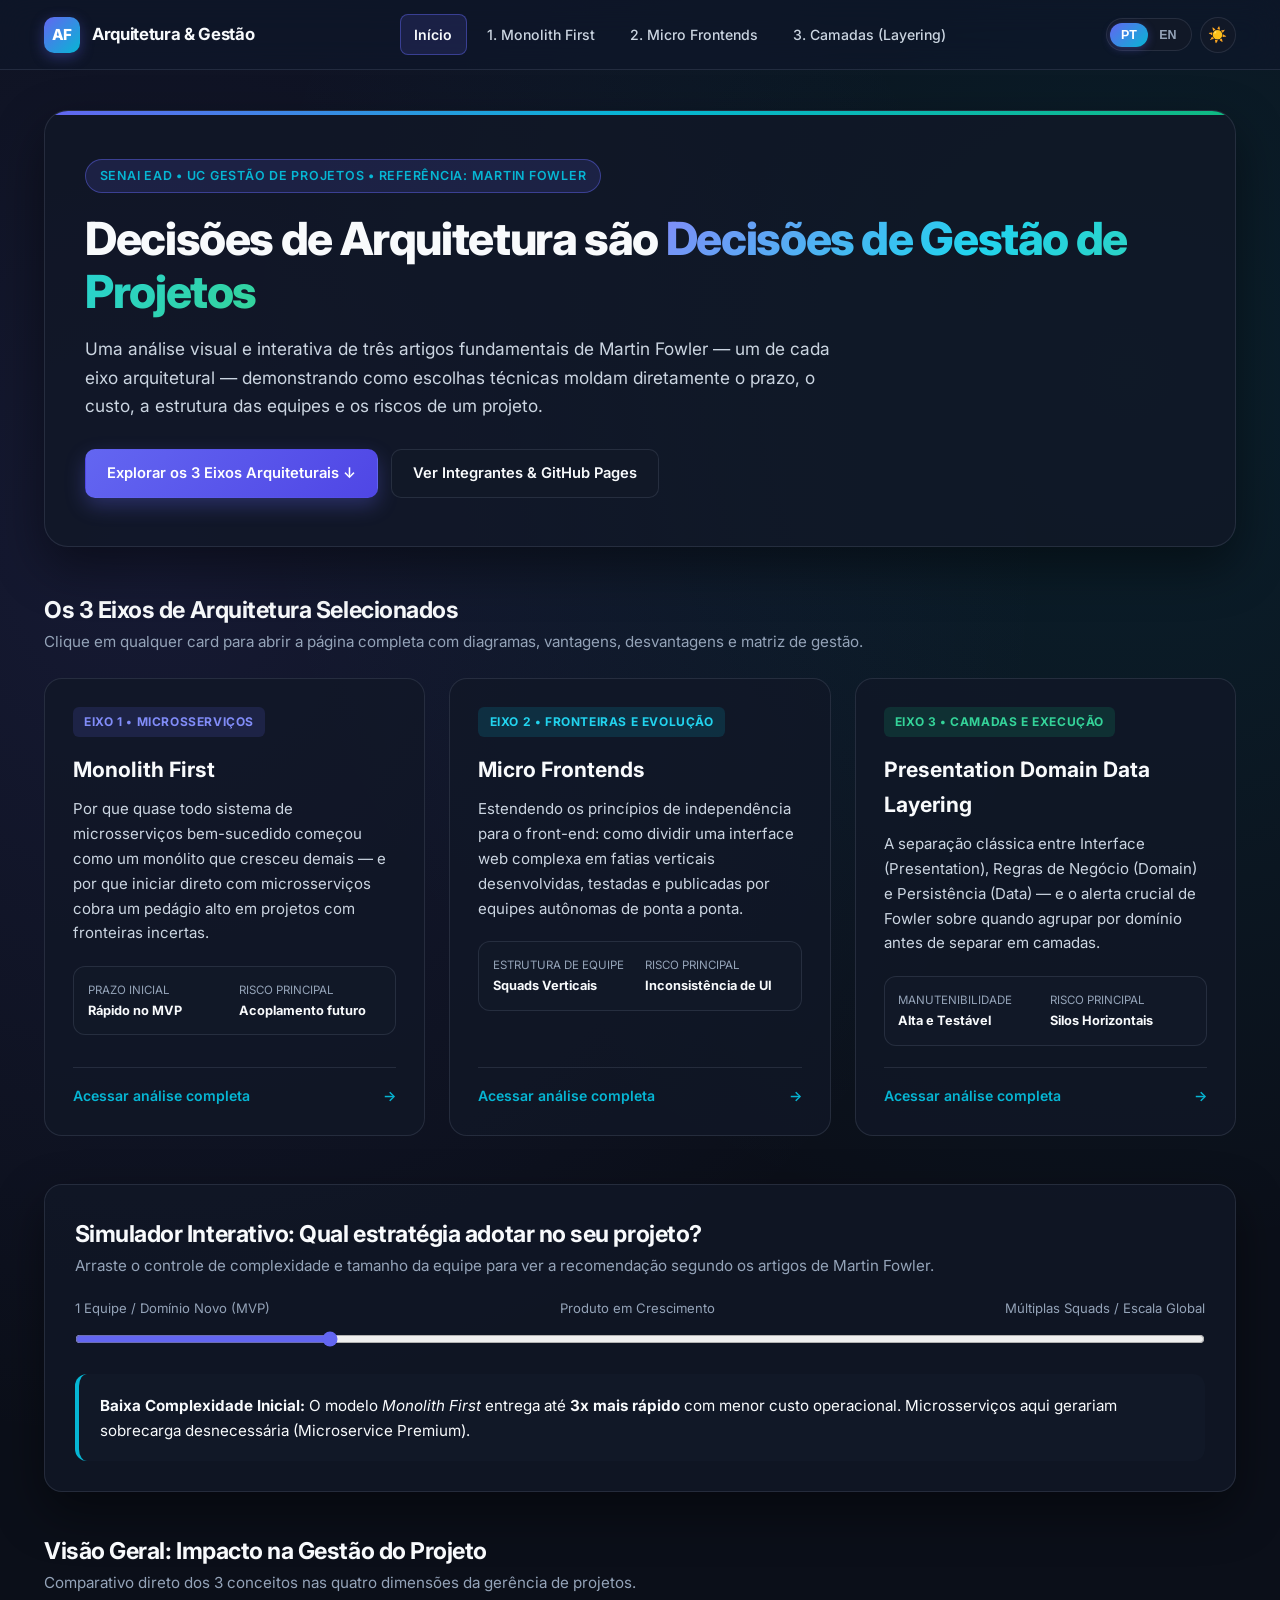
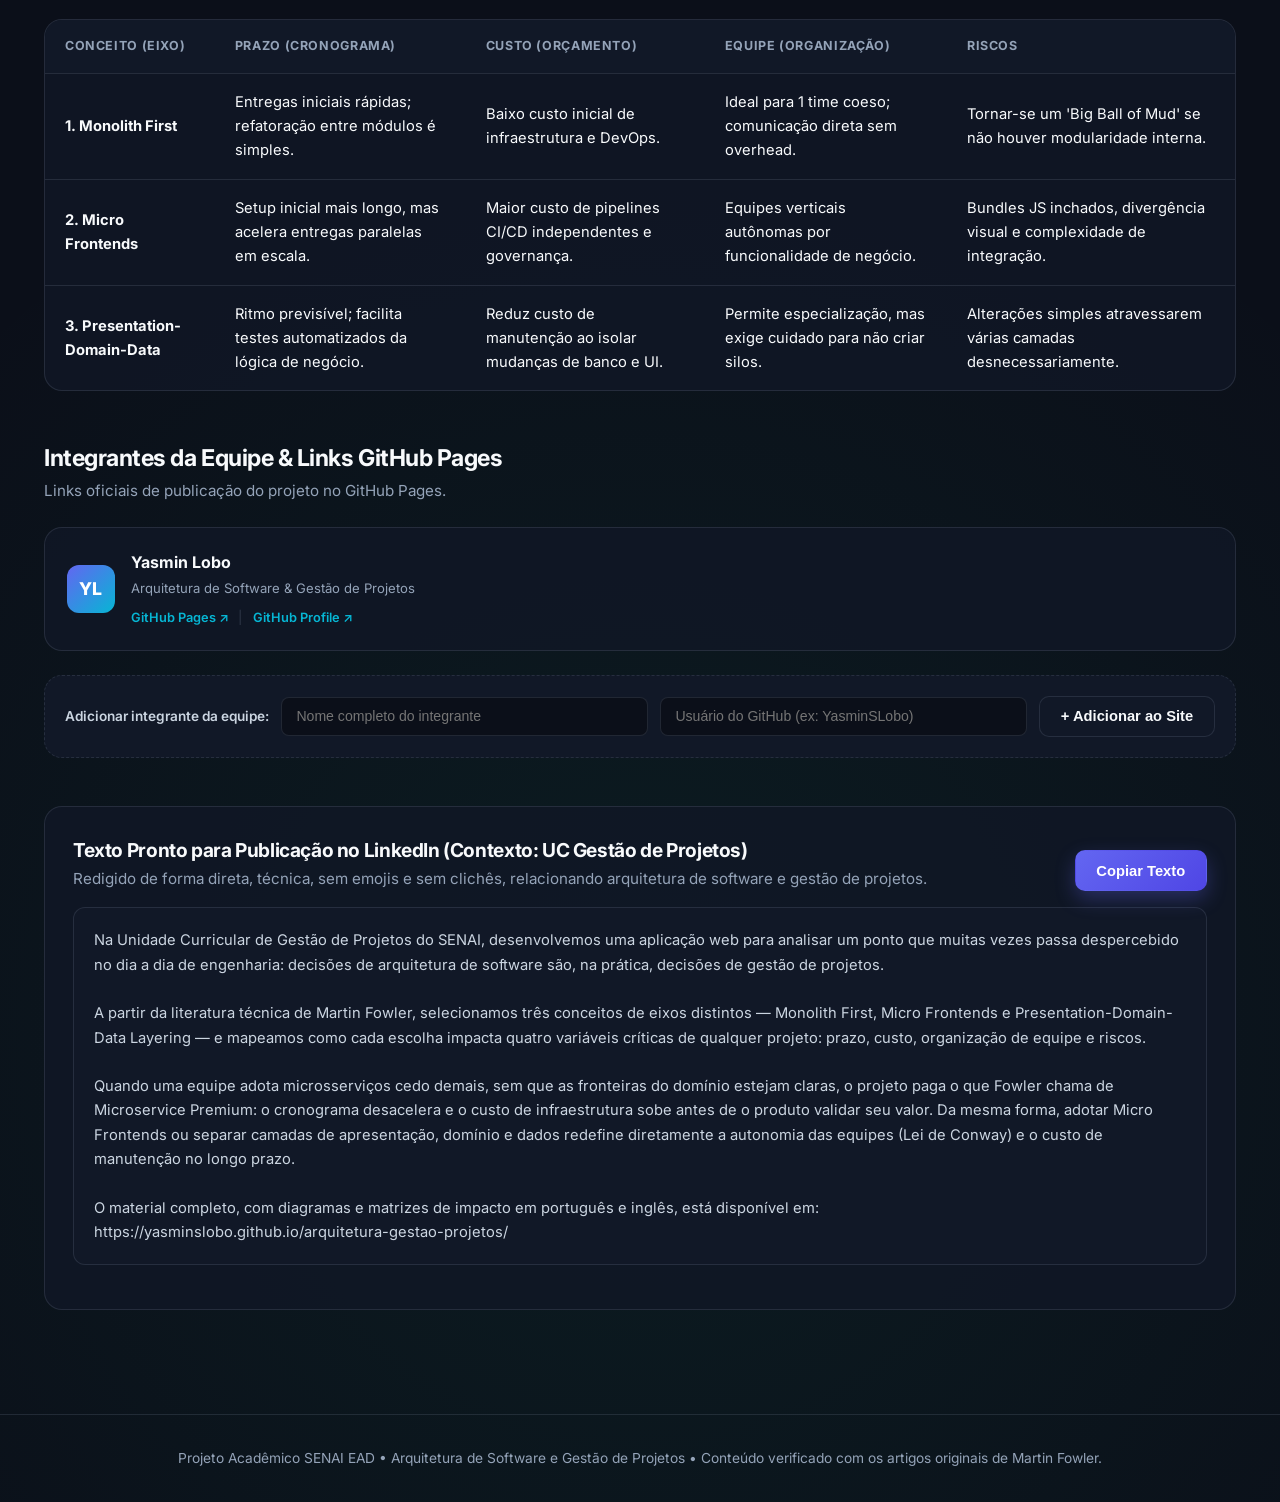
==== index.html @ 69a6e4c3 "feat: site completo de Arquitetura de Software e Gestão de Projetos (PT/EN)" ====
<!DOCTYPE html>
<html lang="pt-BR" data-theme="dark">
<head>
  <meta charset="UTF-8" />
  <meta name="viewport" content="width=device-width, initial-scale=1.0" />
  <title>Arquitetura de Software & Gestão de Projetos | Martin Fowler</title>
  <link rel="preconnect" href="https://fonts.googleapis.com">
  <link rel="preconnect" href="https://fonts.gstatic.com" crossorigin>
  <link href="https://fonts.googleapis.com/css2?family=Inter:wght@400;500;600;700;800&family=JetBrains+Mono:wght@500&display=swap" rel="stylesheet">
  <link rel="stylesheet" href="styles.css" />
</head>
<body>
  <!-- Navbar -->
  <header class="navbar">
    <div class="navbar-inner">
      <a href="index.html" class="brand">
        <span class="brand-badge">AF</span>
        <span data-pt="Arquitetura & Gestão" data-en="Architecture & PM">Arquitetura & Gestão</span>
      </a>

      <nav class="nav-links">
        <a href="index.html" class="nav-link active" data-pt="Início" data-en="Home">Início</a>
        <a href="eixo1-monolith-first.html" class="nav-link" data-pt="1. Monolith First" data-en="1. Monolith First">1. Monolith First</a>
        <a href="eixo2-micro-frontends.html" class="nav-link" data-pt="2. Micro Frontends" data-en="2. Micro Frontends">2. Micro Frontends</a>
        <a href="eixo3-layering.html" class="nav-link" data-pt="3. Camadas (Layering)" data-en="3. Layering">3. Camadas (Layering)</a>
      </nav>

      <div class="nav-controls">
        <div class="lang-switch" role="group" aria-label="Idioma / Language">
          <button type="button" class="lang-btn active" data-lang="pt">PT</button>
          <button type="button" class="lang-btn" data-lang="en">EN</button>
        </div>
        <button type="button" id="theme-toggle" class="theme-btn" aria-label="Alternar tema">☀️</button>
      </div>
    </div>
  </header>

  <main class="container">
    <!-- Hero -->
    <section class="hero">
      <div class="eyebrow" data-pt="SENAI EAD • UC Gestão de Projetos • Referência: Martin Fowler" data-en="SENAI EAD • Project Management Course • Reference: Martin Fowler">
        SENAI EAD • UC Gestão de Projetos • Referência: Martin Fowler
      </div>
      <h1>
        <span data-pt="Decisões de Arquitetura são" data-en="Architecture Decisions are">Decisões de Arquitetura são</span>
        <span class="gradient-text" data-pt="Decisões de Gestão de Projetos" data-en="Project Management Decisions">Decisões de Gestão de Projetos</span>
      </h1>
      <p class="hero-subtitle"
         data-pt="Uma análise visual e interativa de três artigos fundamentais de Martin Fowler — um de cada eixo arquitetural — demonstrando como escolhas técnicas moldam diretamente o prazo, o custo, a estrutura das equipes e os riscos de um projeto."
         data-en="A visual and interactive analysis of three foundational articles by Martin Fowler — one from each architectural axis — demonstrating how technical choices directly shape project schedule, cost, team topology, and risk.">
        Uma análise visual e interativa de três artigos fundamentais de Martin Fowler — um de cada eixo arquitetural — demonstrando como escolhas técnicas moldam diretamente o prazo, o custo, a estrutura das equipes e os riscos de um projeto.
      </p>
      <div class="hero-meta">
        <a href="#eixos" class="btn btn-primary" data-pt="Explorar os 3 Eixos Arquiteturais ↓" data-en="Explore the 3 Architectural Axes ↓">Explorar os 3 Eixos Arquiteturais ↓</a>
        <a href="#equipe" class="btn btn-outline" data-pt="Ver Integrantes & GitHub Pages" data-en="View Team & GitHub Pages">Ver Integrantes & GitHub Pages</a>
      </div>
    </section>

    <!-- Os 3 Posts Escolhidos -->
    <section id="eixos">
      <div class="section-header">
        <div>
          <h2 class="section-title" data-pt="Os 3 Eixos de Arquitetura Selecionados" data-en="The 3 Selected Architectural Axes">Os 3 Eixos de Arquitetura Selecionados</h2>
          <p class="section-desc" data-pt="Clique em qualquer card para abrir a página completa com diagramas, vantagens, desvantagens e matriz de gestão." data-en="Click on any card to open the full page with diagrams, pros/cons, and project management impact matrix.">
            Clique em qualquer card para abrir a página completa com diagramas, vantagens, desvantagens e matriz de gestão.
          </p>
        </div>
      </div>

      <div class="cards-grid">
        <!-- Eixo 1 -->
        <a href="eixo1-monolith-first.html" class="axis-card">
          <div>
            <span class="axis-tag tag-eixo1" data-pt="Eixo 1 • Microsserviços" data-en="Axis 1 • Microservices">Eixo 1 • Microsserviços</span>
            <h3>Monolith First</h3>
            <p data-pt="Por que quase todo sistema de microsserviços bem-sucedido começou como um monólito que cresceu demais — e por que iniciar direto com microsserviços cobra um pedágio alto em projetos com fronteiras incertas."
               data-en="Why almost every successful microservice story started with a monolith that got too big — and why starting directly with microservices imposes a heavy tax when domain boundaries are still unclear.">
              Por que quase todo sistema de microsserviços bem-sucedido começou como um monólito que cresceu demais — e por que iniciar direto com microsserviços cobra um pedágio alto em projetos com fronteiras incertas.
            </p>
            <div class="mini-metrics">
              <div class="mini-metric">
                <span data-pt="Prazo Inicial" data-en="Initial Time-to-Market">Prazo Inicial</span>
                <strong data-pt="Rápido no MVP" data-en="Fast MVP Delivery">Rápido no MVP</strong>
              </div>
              <div class="mini-metric">
                <span data-pt="Risco Principal" data-en="Main Risk">Risco Principal</span>
                <strong data-pt="Acoplamento futuro" data-en="Future coupling">Acoplamento futuro</strong>
              </div>
            </div>
          </div>
          <div class="card-footer">
            <span data-pt="Acessar análise completa" data-en="Read full analysis">Acessar análise completa</span>
            <span>→</span>
          </div>
        </a>

        <!-- Eixo 2 -->
        <a href="eixo2-micro-frontends.html" class="axis-card">
          <div>
            <span class="axis-tag tag-eixo2" data-pt="Eixo 2 • Fronteiras e Evolução" data-en="Axis 2 • Boundaries & Evolution">Eixo 2 • Fronteiras e Evolução</span>
            <h3>Micro Frontends</h3>
            <p data-pt="Estendendo os princípios de independência para o front-end: como dividir uma interface web complexa em fatias verticais desenvolvidas, testadas e publicadas por equipes autônomas de ponta a ponta."
               data-en="Extending independence principles to the frontend: how to slice a complex web interface into vertical features built, tested, and deployed by autonomous end-to-end teams.">
              Estendendo os princípios de independência para o front-end: como dividir uma interface web complexa em fatias verticais desenvolvidas, testadas e publicadas por equipes autônomas de ponta a ponta.
            </p>
            <div class="mini-metrics">
              <div class="mini-metric">
                <span data-pt="Estrutura de Equipe" data-en="Team Topology">Estrutura de Equipe</span>
                <strong data-pt="Squads Verticais" data-en="Vertical Squads">Squads Verticais</strong>
              </div>
              <div class="mini-metric">
                <span data-pt="Risco Principal" data-en="Main Risk">Risco Principal</span>
                <strong data-pt="Inconsistência de UI" data-en="UI Inconsistency">Inconsistência de UI</strong>
              </div>
            </div>
          </div>
          <div class="card-footer">
            <span data-pt="Acessar análise completa" data-en="Read full analysis">Acessar análise completa</span>
            <span>→</span>
          </div>
        </a>

        <!-- Eixo 3 -->
        <a href="eixo3-layering.html" class="axis-card">
          <div>
            <span class="axis-tag tag-eixo3" data-pt="Eixo 3 • Camadas e Execução" data-en="Axis 3 • Layers & Execution">Eixo 3 • Camadas e Execução</span>
            <h3>Presentation Domain Data Layering</h3>
            <p data-pt="A separação clássica entre Interface (Presentation), Regras de Negócio (Domain) e Persistência (Data) — e o alerta crucial de Fowler sobre quando agrupar por domínio antes de separar em camadas."
               data-en="The classic separation into Presentation (UI), Domain Logic, and Data Access — plus Fowler's crucial insight on when to group high-level modules by domain before layering.">
              A separação clássica entre Interface (Presentation), Regras de Negócio (Domain) e Persistência (Data) — e o alerta crucial de Fowler sobre quando agrupar por domínio antes de separar em camadas.
            </p>
            <div class="mini-metrics">
              <div class="mini-metric">
                <span data-pt="Manutenibilidade" data-en="Maintainability">Manutenibilidade</span>
                <strong data-pt="Alta e Testável" data-en="High & Testable">Alta e Testável</strong>
              </div>
              <div class="mini-metric">
                <span data-pt="Risco Principal" data-en="Main Risk">Risco Principal</span>
                <strong data-pt="Silos Horizontais" data-en="Horizontal Silos">Silos Horizontais</strong>
              </div>
            </div>
          </div>
          <div class="card-footer">
            <span data-pt="Acessar análise completa" data-en="Read full analysis">Acessar análise completa</span>
            <span>→</span>
          </div>
        </a>
      </div>
    </section>

    <!-- Simulador Interativo de Complexidade -->
    <section class="diagram-box">
      <div class="diagram-header">
        <div>
          <h2 class="section-title" data-pt="Simulador Interativo: Qual estratégia adotar no seu projeto?" data-en="Interactive Simulator: Which strategy fits your project?">
            Simulador Interativo: Qual estratégia adotar no seu projeto?
          </h2>
          <p class="section-desc" data-pt="Arraste o controle de complexidade e tamanho da equipe para ver a recomendação segundo os artigos de Martin Fowler." data-en="Drag the complexity and team size slider to see the recommendation based on Martin Fowler's articles.">
            Arraste o controle de complexidade e tamanho da equipe para ver a recomendação segundo os artigos de Martin Fowler.
          </p>
        </div>
      </div>

      <div style="margin: 1.25rem 0;">
        <div style="display:flex;justify-content:space-between;font-size:0.82rem;color:var(--text-muted);margin-bottom:0.5rem;">
          <span data-pt="1 Equipe / Domínio Novo (MVP)" data-en="1 Team / New Domain (MVP)">1 Equipe / Domínio Novo (MVP)</span>
          <span data-pt="Produto em Crescimento" data-en="Growing Product">Produto em Crescimento</span>
          <span data-pt="Múltiplas Squads / Escala Global" data-en="Multiple Squads / Global Scale">Múltiplas Squads / Escala Global</span>
        </div>
        <input id="complexity-slider" type="range" min="10" max="100" value="30" style="width:100%;accent-color:var(--accent-1);cursor:pointer;" />
      </div>

      <div id="simulator-verdict" style="padding:1.15rem 1.35rem;border-radius:var(--radius-md);background:var(--bg-secondary);border-left:4px solid var(--accent-2);font-size:0.95rem;">
      </div>
    </section>

    <!-- Matriz Comparativa de Gestão -->
    <section>
      <div class="section-header">
        <div>
          <h2 class="section-title" data-pt="Visão Geral: Impacto na Gestão do Projeto" data-en="Overview: Project Management Impact Matrix">
            Visão Geral: Impacto na Gestão do Projeto
          </h2>
          <p class="section-desc" data-pt="Comparativo direto dos 3 conceitos nas quatro dimensões da gerência de projetos." data-en="Direct comparison of the 3 concepts across the four project management dimensions.">
            Comparativo direto dos 3 conceitos nas quatro dimensões da gerência de projetos.
          </p>
        </div>
      </div>

      <div class="comparison-table-wrap">
        <table class="comparison-table">
          <thead>
            <tr>
              <th data-pt="Conceito (Eixo)" data-en="Concept (Axis)">Conceito (Eixo)</th>
              <th data-pt="Prazo (Cronograma)" data-en="Schedule (Time)">Prazo (Cronograma)</th>
              <th data-pt="Custo (Orçamento)" data-en="Cost (Budget)">Custo (Orçamento)</th>
              <th data-pt="Equipe (Organização)" data-en="Team (Topology)">Equipe (Organização)</th>
              <th data-pt="Riscos" data-en="Risks">Riscos</th>
            </tr>
          </thead>
          <tbody>
            <tr>
              <td><strong>1. Monolith First</strong></td>
              <td data-pt="Entregas iniciais rápidas; refatoração entre módulos é simples." data-en="Fast initial delivery; refactoring across boundaries is cheap.">Entregas iniciais rápidas; refatoração entre módulos é simples.</td>
              <td data-pt="Baixo custo inicial de infraestrutura e DevOps." data-en="Low initial infrastructure and DevOps cost.">Baixo custo inicial de infraestrutura e DevOps.</td>
              <td data-pt="Ideal para 1 time coeso; comunicação direta sem overhead." data-en="Ideal for 1 cohesive team; direct communication without overhead.">Ideal para 1 time coeso; comunicação direta sem overhead.</td>
              <td data-pt="Tornar-se um 'Big Ball of Mud' se não houver modularidade interna." data-en="Becoming a 'Big Ball of Mud' if internal modularity is neglected.">Tornar-se um 'Big Ball of Mud' se não houver modularidade interna.</td>
            </tr>
            <tr>
              <td><strong>2. Micro Frontends</strong></td>
              <td data-pt="Setup inicial mais longo, mas acelera entregas paralelas em escala." data-en="Longer initial setup, but speeds up parallel delivery at scale.">Setup inicial mais longo, mas acelera entregas paralelas em escala.</td>
              <td data-pt="Maior custo de pipelines CI/CD independentes e governança." data-en="Higher cost for independent CI/CD pipelines and governance.">Maior custo de pipelines CI/CD independentes e governança.</td>
              <td data-pt="Equipes verticais autônomas por funcionalidade de negócio." data-en="Autonomous vertical teams aligned by business capability.">Equipes verticais autônomas por funcionalidade de negócio.</td>
              <td data-pt="Bundles JS inchados, divergência visual e complexidade de integração." data-en="Bloated JS bundles, visual divergence, and integration complexity.">Bundles JS inchados, divergência visual e complexidade de integração.</td>
            </tr>
            <tr>
              <td><strong>3. Presentation-Domain-Data</strong></td>
              <td data-pt="Ritmo previsível; facilita testes automatizados da lógica de negócio." data-en="Predictable pace; enables fast automated testing of domain logic.">Ritmo previsível; facilita testes automatizados da lógica de negócio.</td>
              <td data-pt="Reduz custo de manutenção ao isolar mudanças de banco e UI." data-en="Lowers maintenance cost by isolating DB and UI changes.">Reduz custo de manutenção ao isolar mudanças de banco e UI.</td>
              <td data-pt="Permite especialização, mas exige cuidado para não criar silos." data-en="Allows specialization, but requires care to avoid horizontal silos.">Permite especialização, mas exige cuidado para não criar silos.</td>
              <td data-pt="Alterações simples atravessarem várias camadas desnecessariamente." data-en="Simple changes rippling across multiple layers unnecessarily.">Alterações simples atravessarem várias camadas desnecessariamente.</td>
            </tr>
          </tbody>
        </table>
      </div>
    </section>

    <!-- Seção Integrantes da Equipe -->
    <section id="equipe">
      <div class="section-header">
        <div>
          <h2 class="section-title" data-pt="Integrantes da Equipe & Links GitHub Pages" data-en="Team Members & GitHub Pages Links">
            Integrantes da Equipe & Links GitHub Pages
          </h2>
          <p class="section-desc" data-pt="Links oficiais de publicação do projeto no GitHub Pages." data-en="Official project publication links on GitHub Pages.">
            Links oficiais de publicação do projeto no GitHub Pages.
          </p>
        </div>
      </div>

      <div id="team-container" class="team-grid"></div>

      <form id="add-member-form" class="add-member-form">
        <span style="font-size:0.85rem;font-weight:600;color:var(--text-secondary);"
              data-pt="Adicionar integrante da equipe:"
              data-en="Add team member:">Adicionar integrante da equipe:</span>
        <input id="member-name" type="text" class="input-field"
               data-pt="Nome completo do integrante"
               data-en="Member full name"
               placeholder="Nome completo do integrante" />
        <input id="member-github-user" type="text" class="input-field"
               data-pt="Usuário do GitHub (ex: YasminSLobo)"
               data-en="GitHub username (e.g. YasminSLobo)"
               placeholder="Usuário do GitHub (ex: YasminSLobo)" />
        <button type="submit" class="btn btn-outline"
                data-pt="+ Adicionar ao Site"
                data-en="+ Add to Site">+ Adicionar ao Site</button>
      </form>
    </section>

    <!-- Sugestão de Post para LinkedIn (Sem emojis e sem groselha, conforme pedido!) -->
    <section class="linkedin-box">
      <div class="section-header" style="margin-bottom:0.5rem;">
        <div>
          <h3 class="section-title" style="font-size:1.2rem;"
              data-pt="Texto Pronto para Publicação no LinkedIn (Contexto: UC Gestão de Projetos)"
              data-en="Ready-to-Use LinkedIn Post (Context: Project Management Course)">
            Texto Pronto para Publicação no LinkedIn (Contexto: UC Gestão de Projetos)
          </h3>
          <p class="section-desc"
             data-pt="Redigido de forma direta, técnica, sem emojis e sem clichês, relacionando arquitetura de software e gestão de projetos."
             data-en="Written in a direct, technical tone without emojis or fluff, connecting software architecture and project management.">
            Redigido de forma direta, técnica, sem emojis e sem clichês, relacionando arquitetura de software e gestão de projetos.
          </p>
        </div>
        <button type="button" id="copy-linkedin-btn" class="btn btn-primary"
                data-pt="Copiar Texto"
                data-en="Copy Text">Copiar Texto</button>
      </div>

      <div id="linkedin-post-content" class="linkedin-text"
           data-pt="Na Unidade Curricular de Gestão de Projetos do SENAI, desenvolvemos uma aplicação web para analisar um ponto que muitas vezes passa despercebido no dia a dia de engenharia: decisões de arquitetura de software são, na prática, decisões de gestão de projetos.

A partir da literatura técnica de Martin Fowler, selecionamos três conceitos de eixos distintos — Monolith First, Micro Frontends e Presentation-Domain-Data Layering — e mapeamos como cada escolha impacta quatro variáveis críticas de qualquer projeto: prazo, custo, organização de equipe e riscos.

Quando uma equipe adota microsserviços cedo demais, sem que as fronteiras do domínio estejam claras, o projeto paga o que Fowler chama de Microservice Premium: o cronograma desacelera e o custo de infraestrutura sobe antes de o produto validar seu valor. Da mesma forma, adotar Micro Frontends ou separar camadas de apresentação, domínio e dados redefine diretamente a autonomia das equipes (Lei de Conway) e o custo de manutenção no longo prazo.

O material completo, com diagramas e matrizes de impacto em português e inglês, está disponível em:
https://yasminslobo.github.io/arquitetura-gestao-projetos/"
           data-en="As part of our Project Management course at SENAI, we built a web application to examine a principle often overlooked in software engineering: software architecture decisions are, in practice, project management decisions.

Based on Martin Fowler's technical writings, we selected three concepts from distinct architectural axes — Monolith First, Micro Frontends, and Presentation-Domain-Data Layering — and mapped how each choice affects four critical project variables: schedule, cost, team structure, and risk.

When a team adopts microservices too early, before domain boundaries are well understood, the project pays what Fowler calls the Microservice Premium: delivery slows down and infrastructure costs rise before the product validates its core value. Similarly, adopting Micro Frontends or separating presentation, domain, and data layers directly reshapes team autonomy (Conway's Law) and long-term maintenance costs.

The complete bilingual material, including diagrams and impact matrices, is available at:
https://yasminslobo.github.io/arquitetura-gestao-projetos/">Na Unidade Curricular de Gestão de Projetos do SENAI, desenvolvemos uma aplicação web para analisar um ponto que muitas vezes passa despercebido no dia a dia de engenharia: decisões de arquitetura de software são, na prática, decisões de gestão de projetos.

A partir da literatura técnica de Martin Fowler, selecionamos três conceitos de eixos distintos — Monolith First, Micro Frontends e Presentation-Domain-Data Layering — e mapeamos como cada escolha impacta quatro variáveis críticas de qualquer projeto: prazo, custo, organização de equipe e riscos.

Quando uma equipe adota microsserviços cedo demais, sem que as fronteiras do domínio estejam claras, o projeto paga o que Fowler chama de Microservice Premium: o cronograma desacelera e o custo de infraestrutura sobe antes de o produto validar seu valor. Da mesma forma, adotar Micro Frontends ou separar camadas de apresentação, domínio e dados redefine diretamente a autonomia das equipes (Lei de Conway) e o custo de manutenção no longo prazo.

O material completo, com diagramas e matrizes de impacto em português e inglês, está disponível em:
https://yasminslobo.github.io/arquitetura-gestao-projetos/</div>
    </section>
  </main>

  <footer class="footer">
    <p data-pt="Projeto Acadêmico SENAI EAD • Arquitetura de Software e Gestão de Projetos • Conteúdo verificado com os artigos originais de Martin Fowler."
       data-en="SENAI EAD Academic Project • Software Architecture & Project Management • Content verified against Martin Fowler's original articles.">
      Projeto Acadêmico SENAI EAD • Arquitetura de Software e Gestão de Projetos • Conteúdo verificado com os artigos originais de Martin Fowler.
    </p>
  </footer>

  <script src="script.js"></script>
</body>
</html>
---- styles.css ----
:root {
  --bg-primary: #0b0f19;
  --bg-secondary: #111827;
  --bg-card: rgba(17, 24, 39, 0.78);
  --bg-card-hover: rgba(31, 41, 55, 0.9);
  --bg-glass: rgba(15, 23, 42, 0.72);
  --text-primary: #f8fafc;
  --text-secondary: #cbd5e1;
  --text-muted: #94a3b8;
  --border-color: rgba(148, 163, 184, 0.16);
  --border-highlight: rgba(99, 102, 241, 0.45);
  --accent-1: #6366f1;
  --accent-1-soft: rgba(99, 102, 241, 0.15);
  --accent-2: #06b6d4;
  --accent-2-soft: rgba(6, 182, 212, 0.15);
  --accent-3: #10b981;
  --accent-3-soft: rgba(16, 185, 129, 0.15);
  --accent-warn: #f59e0b;
  --accent-warn-soft: rgba(245, 158, 11, 0.15);
  --accent-danger: #ef4444;
  --accent-danger-soft: rgba(239, 68, 68, 0.15);
  --shadow-lg: 0 20px 50px rgba(0, 0, 0, 0.45);
  --radius-md: 12px;
  --radius-lg: 18px;
  --radius-xl: 24px;
  --font-sans: 'Inter', -apple-system, BlinkMacSystemFont, 'Segoe UI', Roboto, sans-serif;
  --font-mono: 'JetBrains Mono', 'Fira Code', monospace;
}

[data-theme="light"] {
  --bg-primary: #f8fafc;
  --bg-secondary: #f1f5f9;
  --bg-card: rgba(255, 255, 255, 0.92);
  --bg-card-hover: #ffffff;
  --bg-glass: rgba(255, 255, 255, 0.85);
  --text-primary: #0f172a;
  --text-secondary: #334155;
  --text-muted: #64748b;
  --border-color: rgba(15, 23, 42, 0.1);
  --border-highlight: rgba(79, 70, 229, 0.4);
  --shadow-lg: 0 16px 40px rgba(15, 23, 42, 0.08);
}

* {
  box-sizing: border-box;
  margin: 0;
  padding: 0;
}

html {
  scroll-behavior: smooth;
}

body {
  font-family: var(--font-sans);
  background-color: var(--bg-primary);
  color: var(--text-primary);
  line-height: 1.65;
  min-height: 100vh;
  overflow-x: hidden;
  background-image:
    radial-gradient(circle at 12% 18%, rgba(99, 102, 241, 0.12), transparent 32%),
    radial-gradient(circle at 88% 12%, rgba(6, 182, 212, 0.1), transparent 30%),
    radial-gradient(circle at 50% 85%, rgba(16, 185, 129, 0.08), transparent 36%);
  transition: background-color 0.25s ease, color 0.25s ease;
}

a {
  color: inherit;
  text-decoration: none;
}

/* Header & Navbar */
.navbar {
  position: sticky;
  top: 0;
  z-index: 100;
  backdrop-filter: blur(16px);
  -webkit-backdrop-filter: blur(16px);
  background: var(--bg-glass);
  border-bottom: 1px solid var(--border-color);
}

.navbar-inner {
  max-width: 1240px;
  margin: 0 auto;
  padding: 0.9rem 1.5rem;
  display: flex;
  align-items: center;
  justify-content: space-between;
  gap: 1rem;
  flex-wrap: wrap;
}

.brand {
  display: flex;
  align-items: center;
  gap: 0.75rem;
  font-weight: 700;
  font-size: 1.05rem;
  letter-spacing: -0.02em;
}

.brand-badge {
  width: 36px;
  height: 36px;
  border-radius: 10px;
  background: linear-gradient(135deg, var(--accent-1), var(--accent-2));
  display: grid;
  place-items: center;
  color: #fff;
  font-weight: 800;
  font-size: 0.95rem;
  box-shadow: 0 4px 14px rgba(99, 102, 241, 0.35);
}

.nav-links {
  display: flex;
  align-items: center;
  gap: 0.35rem;
  flex-wrap: wrap;
}

.nav-link {
  padding: 0.48rem 0.85rem;
  border-radius: 8px;
  font-size: 0.88rem;
  font-weight: 500;
  color: var(--text-secondary);
  transition: all 0.2s ease;
  border: 1px solid transparent;
}

.nav-link:hover {
  color: var(--text-primary);
  background: var(--accent-1-soft);
}

.nav-link.active {
  color: var(--text-primary);
  background: var(--accent-1-soft);
  border-color: var(--border-highlight);
  font-weight: 600;
}

.nav-controls {
  display: flex;
  align-items: center;
  gap: 0.5rem;
}

.lang-switch {
  display: inline-flex;
  background: var(--bg-secondary);
  border: 1px solid var(--border-color);
  border-radius: 999px;
  padding: 0.2rem;
}

.lang-btn {
  border: none;
  background: transparent;
  color: var(--text-muted);
  font-size: 0.78rem;
  font-weight: 700;
  padding: 0.32rem 0.7rem;
  border-radius: 999px;
  cursor: pointer;
  transition: all 0.2s ease;
}

.lang-btn.active {
  background: linear-gradient(135deg, var(--accent-1), var(--accent-2));
  color: #fff;
  box-shadow: 0 2px 8px rgba(99, 102, 241, 0.35);
}

.theme-btn {
  border: 1px solid var(--border-color);
  background: var(--bg-secondary);
  color: var(--text-secondary);
  width: 36px;
  height: 36px;
  border-radius: 50%;
  cursor: pointer;
  display: grid;
  place-items: center;
  font-size: 0.95rem;
  transition: all 0.2s ease;
}

.theme-btn:hover {
  border-color: var(--border-highlight);
  color: var(--text-primary);
}

/* Main Container */
.container {
  max-width: 1240px;
  margin: 0 auto;
  padding: 2.5rem 1.5rem 4rem;
}

/* Hero Section */
.hero {
  position: relative;
  padding: 3rem 2.5rem;
  border-radius: var(--radius-xl);
  background: var(--bg-card);
  border: 1px solid var(--border-color);
  box-shadow: var(--shadow-lg);
  margin-bottom: 2.75rem;
  overflow: hidden;
}

.hero::before {
  content: '';
  position: absolute;
  top: 0;
  left: 0;
  right: 0;
  height: 4px;
  background: linear-gradient(90deg, var(--accent-1), var(--accent-2), var(--accent-3));
}

.eyebrow {
  display: inline-flex;
  align-items: center;
  gap: 0.5rem;
  padding: 0.35rem 0.85rem;
  border-radius: 999px;
  font-size: 0.78rem;
  font-weight: 600;
  text-transform: uppercase;
  letter-spacing: 0.06em;
  background: var(--accent-1-soft);
  color: var(--accent-2);
  border: 1px solid var(--border-highlight);
  margin-bottom: 1.15rem;
}

.hero h1 {
  font-size: clamp(1.85rem, 3.6vw, 2.85rem);
  font-weight: 800;
  line-height: 1.18;
  letter-spacing: -0.03em;
  margin-bottom: 1rem;
}

.gradient-text {
  background: linear-gradient(135deg, #818cf8, #22d3ee, #34d399);
  -webkit-background-clip: text;
  -webkit-text-fill-color: transparent;
}

.hero-subtitle {
  font-size: 1.08rem;
  color: var(--text-secondary);
  max-width: 780px;
  margin-bottom: 1.75rem;
}

.hero-meta {
  display: flex;
  flex-wrap: wrap;
  gap: 0.85rem;
  align-items: center;
}

.btn {
  display: inline-flex;
  align-items: center;
  gap: 0.55rem;
  padding: 0.72rem 1.3rem;
  border-radius: 10px;
  font-weight: 600;
  font-size: 0.92rem;
  cursor: pointer;
  transition: all 0.2s ease;
  border: 1px solid transparent;
}

.btn-primary {
  background: linear-gradient(135deg, var(--accent-1), #4f46e5);
  color: #fff;
  box-shadow: 0 8px 20px rgba(99, 102, 241, 0.3);
}

.btn-primary:hover {
  transform: translateY(-2px);
  box-shadow: 0 12px 26px rgba(99, 102, 241, 0.42);
}

.btn-outline {
  background: var(--bg-secondary);
  color: var(--text-primary);
  border-color: var(--border-color);
}

.btn-outline:hover {
  border-color: var(--border-highlight);
  background: var(--accent-1-soft);
}

/* Section Titles */
.section-header {
  display: flex;
  align-items: flex-end;
  justify-content: space-between;
  gap: 1rem;
  margin-bottom: 1.5rem;
  flex-wrap: wrap;
}

.section-title {
  font-size: 1.45rem;
  font-weight: 700;
  letter-spacing: -0.02em;
}

.section-desc {
  color: var(--text-muted);
  font-size: 0.95rem;
}

/* 3 Axes Cards Grid */
.cards-grid {
  display: grid;
  grid-template-columns: repeat(auto-fit, minmax(330px, 1fr));
  gap: 1.5rem;
  margin-bottom: 3rem;
}

.axis-card {
  background: var(--bg-card);
  border: 1px solid var(--border-color);
  border-radius: var(--radius-lg);
  padding: 1.75rem;
  display: flex;
  flex-direction: column;
  justify-content: space-between;
  transition: all 0.25s ease;
  position: relative;
  overflow: hidden;
}

.axis-card:hover {
  transform: translateY(-5px);
  border-color: var(--border-highlight);
  box-shadow: var(--shadow-lg);
}

.axis-tag {
  display: inline-flex;
  align-items: center;
  gap: 0.4rem;
  font-size: 0.75rem;
  font-weight: 700;
  text-transform: uppercase;
  letter-spacing: 0.05em;
  padding: 0.3rem 0.7rem;
  border-radius: 6px;
  margin-bottom: 1rem;
  width: fit-content;
}

.tag-eixo1 {
  background: var(--accent-1-soft);
  color: #818cf8;
}

.tag-eixo2 {
  background: var(--accent-2-soft);
  color: #22d3ee;
}

.tag-eixo3 {
  background: var(--accent-3-soft);
  color: #34d399;
}

.axis-card h3 {
  font-size: 1.32rem;
  font-weight: 700;
  margin-bottom: 0.6rem;
}

.axis-card p {
  color: var(--text-secondary);
  font-size: 0.94rem;
  margin-bottom: 1.25rem;
}

.mini-metrics {
  display: grid;
  grid-template-columns: repeat(2, 1fr);
  gap: 0.6rem;
  margin-bottom: 1.35rem;
  padding: 0.85rem;
  border-radius: var(--radius-md);
  background: var(--bg-secondary);
  border: 1px solid var(--border-color);
}

.mini-metric {
  font-size: 0.8rem;
}

.mini-metric span {
  display: block;
  color: var(--text-muted);
  font-size: 0.72rem;
  text-transform: uppercase;
}

.mini-metric strong {
  color: var(--text-primary);
}

.card-footer {
  display: flex;
  align-items: center;
  justify-content: space-between;
  padding-top: 1rem;
  border-top: 1px solid var(--border-color);
  font-size: 0.88rem;
  font-weight: 600;
  color: var(--accent-2);
}

/* Interactive Diagram Panels */
.diagram-box {
  background: var(--bg-card);
  border: 1px solid var(--border-color);
  border-radius: var(--radius-lg);
  padding: 1.85rem;
  margin-bottom: 2.5rem;
  box-shadow: var(--shadow-lg);
}

.diagram-header {
  display: flex;
  justify-content: space-between;
  align-items: center;
  gap: 1rem;
  margin-bottom: 1.25rem;
  flex-wrap: wrap;
}

.svg-container {
  width: 100%;
  overflow-x: auto;
  background: var(--bg-secondary);
  border-radius: var(--radius-md);
  border: 1px solid var(--border-color);
  padding: 1.25rem;
  display: flex;
  justify-content: center;
}

.svg-container svg {
  max-width: 100%;
  height: auto;
}

/* Pros & Cons Grid */
.pros-cons-grid {
  display: grid;
  grid-template-columns: repeat(auto-fit, minmax(300px, 1fr));
  gap: 1.5rem;
  margin-bottom: 2.5rem;
}

.pc-card {
  background: var(--bg-card);
  border: 1px solid var(--border-color);
  border-radius: var(--radius-lg);
  padding: 1.65rem;
}

.pc-card.pros {
  border-top: 4px solid var(--accent-3);
}

.pc-card.cons {
  border-top: 4px solid var(--accent-danger);
}

.pc-title {
  display: flex;
  align-items: center;
  gap: 0.6rem;
  font-size: 1.15rem;
  font-weight: 700;
  margin-bottom: 1.1rem;
}

.pc-list {
  list-style: none;
  display: flex;
  flex-direction: column;
  gap: 0.85rem;
}

.pc-list li {
  display: flex;
  align-items: flex-start;
  gap: 0.65rem;
  font-size: 0.94rem;
  color: var(--text-secondary);
}

.pc-badge {
  flex-shrink: 0;
  width: 22px;
  height: 22px;
  border-radius: 50%;
  display: grid;
  place-items: center;
  font-size: 0.75rem;
  font-weight: 800;
  margin-top: 0.15rem;
}

.pros .pc-badge {
  background: var(--accent-3-soft);
  color: var(--accent-3);
}

.cons .pc-badge {
  background: var(--accent-danger-soft);
  color: var(--accent-danger);
}

/* Project Management 4 Pillars Grid (Prazo, Custo, Equipe, Riscos) */
.pm-grid {
  display: grid;
  grid-template-columns: repeat(auto-fit, minmax(265px, 1fr));
  gap: 1.25rem;
  margin-bottom: 2.5rem;
}

.pm-card {
  background: var(--bg-card);
  border: 1px solid var(--border-color);
  border-radius: var(--radius-lg);
  padding: 1.5rem;
  transition: all 0.2s ease;
}

.pm-card:hover {
  border-color: var(--border-highlight);
}

.pm-card-header {
  display: flex;
  align-items: center;
  justify-content: space-between;
  margin-bottom: 0.9rem;
}

.pm-pillar-title {
  display: flex;
  align-items: center;
  gap: 0.55rem;
  font-weight: 700;
  font-size: 1.05rem;
}

.pm-level {
  font-size: 0.74rem;
  font-weight: 700;
  padding: 0.22rem 0.6rem;
  border-radius: 999px;
  text-transform: uppercase;
}

.level-low {
  background: var(--accent-3-soft);
  color: var(--accent-3);
}

.level-med {
  background: var(--accent-warn-soft);
  color: var(--accent-warn);
}

.level-high {
  background: var(--accent-danger-soft);
  color: var(--accent-danger);
}

.progress-bar {
  width: 100%;
  height: 7px;
  background: var(--bg-secondary);
  border-radius: 999px;
  overflow: hidden;
  margin-bottom: 0.95rem;
}

.progress-fill {
  height: 100%;
  border-radius: 999px;
  transition: width 0.6s ease;
}

.pm-card p {
  font-size: 0.91rem;
  color: var(--text-secondary);
}

/* Interactive Simulator / Comparison Table */
.comparison-table-wrap {
  overflow-x: auto;
  background: var(--bg-card);
  border: 1px solid var(--border-color);
  border-radius: var(--radius-lg);
  margin-bottom: 3rem;
}

.comparison-table {
  width: 100%;
  border-collapse: collapse;
  text-align: left;
  font-size: 0.92rem;
}

.comparison-table th,
.comparison-table td {
  padding: 1rem 1.25rem;
  border-bottom: 1px solid var(--border-color);
}

.comparison-table th {
  background: var(--bg-secondary);
  color: var(--text-muted);
  font-size: 0.78rem;
  text-transform: uppercase;
  letter-spacing: 0.05em;
}

.comparison-table tr:last-child td {
  border-bottom: none;
}

/* Team Section & LinkedIn Box */
.team-grid {
  display: grid;
  grid-template-columns: repeat(auto-fit, minmax(260px, 1fr));
  gap: 1.25rem;
  margin-bottom: 1.5rem;
}

.member-card {
  background: var(--bg-card);
  border: 1px solid var(--border-color);
  border-radius: var(--radius-lg);
  padding: 1.35rem;
  display: flex;
  align-items: center;
  gap: 1rem;
}

.avatar {
  width: 48px;
  height: 48px;
  border-radius: 12px;
  background: linear-gradient(135deg, var(--accent-1), var(--accent-2));
  color: #fff;
  display: grid;
  place-items: center;
  font-weight: 800;
  font-size: 1.1rem;
  flex-shrink: 0;
}

.member-info h4 {
  font-size: 1rem;
  font-weight: 700;
  margin-bottom: 0.15rem;
}

.member-info p {
  font-size: 0.82rem;
  color: var(--text-muted);
  margin-bottom: 0.45rem;
}

.member-links {
  display: flex;
  gap: 0.6rem;
  font-size: 0.8rem;
  font-weight: 600;
}

.member-links a {
  color: var(--accent-2);
}

.member-links a:hover {
  text-decoration: underline;
}

.add-member-form {
  background: var(--bg-secondary);
  border: 1px dashed var(--border-color);
  border-radius: var(--radius-lg);
  padding: 1.25rem;
  display: flex;
  flex-wrap: wrap;
  gap: 0.75rem;
  align-items: center;
  margin-bottom: 3rem;
}

.input-field {
  flex: 1;
  min-width: 200px;
  padding: 0.65rem 0.9rem;
  border-radius: 8px;
  border: 1px solid var(--border-color);
  background: var(--bg-primary);
  color: var(--text-primary);
  font-size: 0.88rem;
}

.linkedin-box {
  background: var(--bg-card);
  border: 1px solid var(--border-color);
  border-radius: var(--radius-lg);
  padding: 1.75rem;
  margin-bottom: 2.5rem;
}

.linkedin-text {
  background: var(--bg-secondary);
  border: 1px solid var(--border-color);
  border-radius: var(--radius-md);
  padding: 1.25rem;
  font-family: var(--font-sans);
  font-size: 0.92rem;
  color: var(--text-secondary);
  white-space: pre-line;
  margin: 1rem 0;
}

/* Callout / Original Post Banner */
.original-banner {
  background: linear-gradient(135deg, rgba(99, 102, 241, 0.16), rgba(6, 182, 212, 0.14));
  border: 1px solid var(--border-highlight);
  border-radius: var(--radius-lg);
  padding: 1.6rem 2rem;
  display: flex;
  align-items: center;
  justify-content: space-between;
  gap: 1.5rem;
  flex-wrap: wrap;
  margin-top: 2rem;
}

.footer {
  border-top: 1px solid var(--border-color);
  padding: 2rem 1.5rem;
  text-align: center;
  color: var(--text-muted);
  font-size: 0.86rem;
}

@media (max-width: 768px) {
  .hero {
    padding: 2rem 1.35rem;
  }
  .navbar-inner {
    justify-content: center;
  }
}
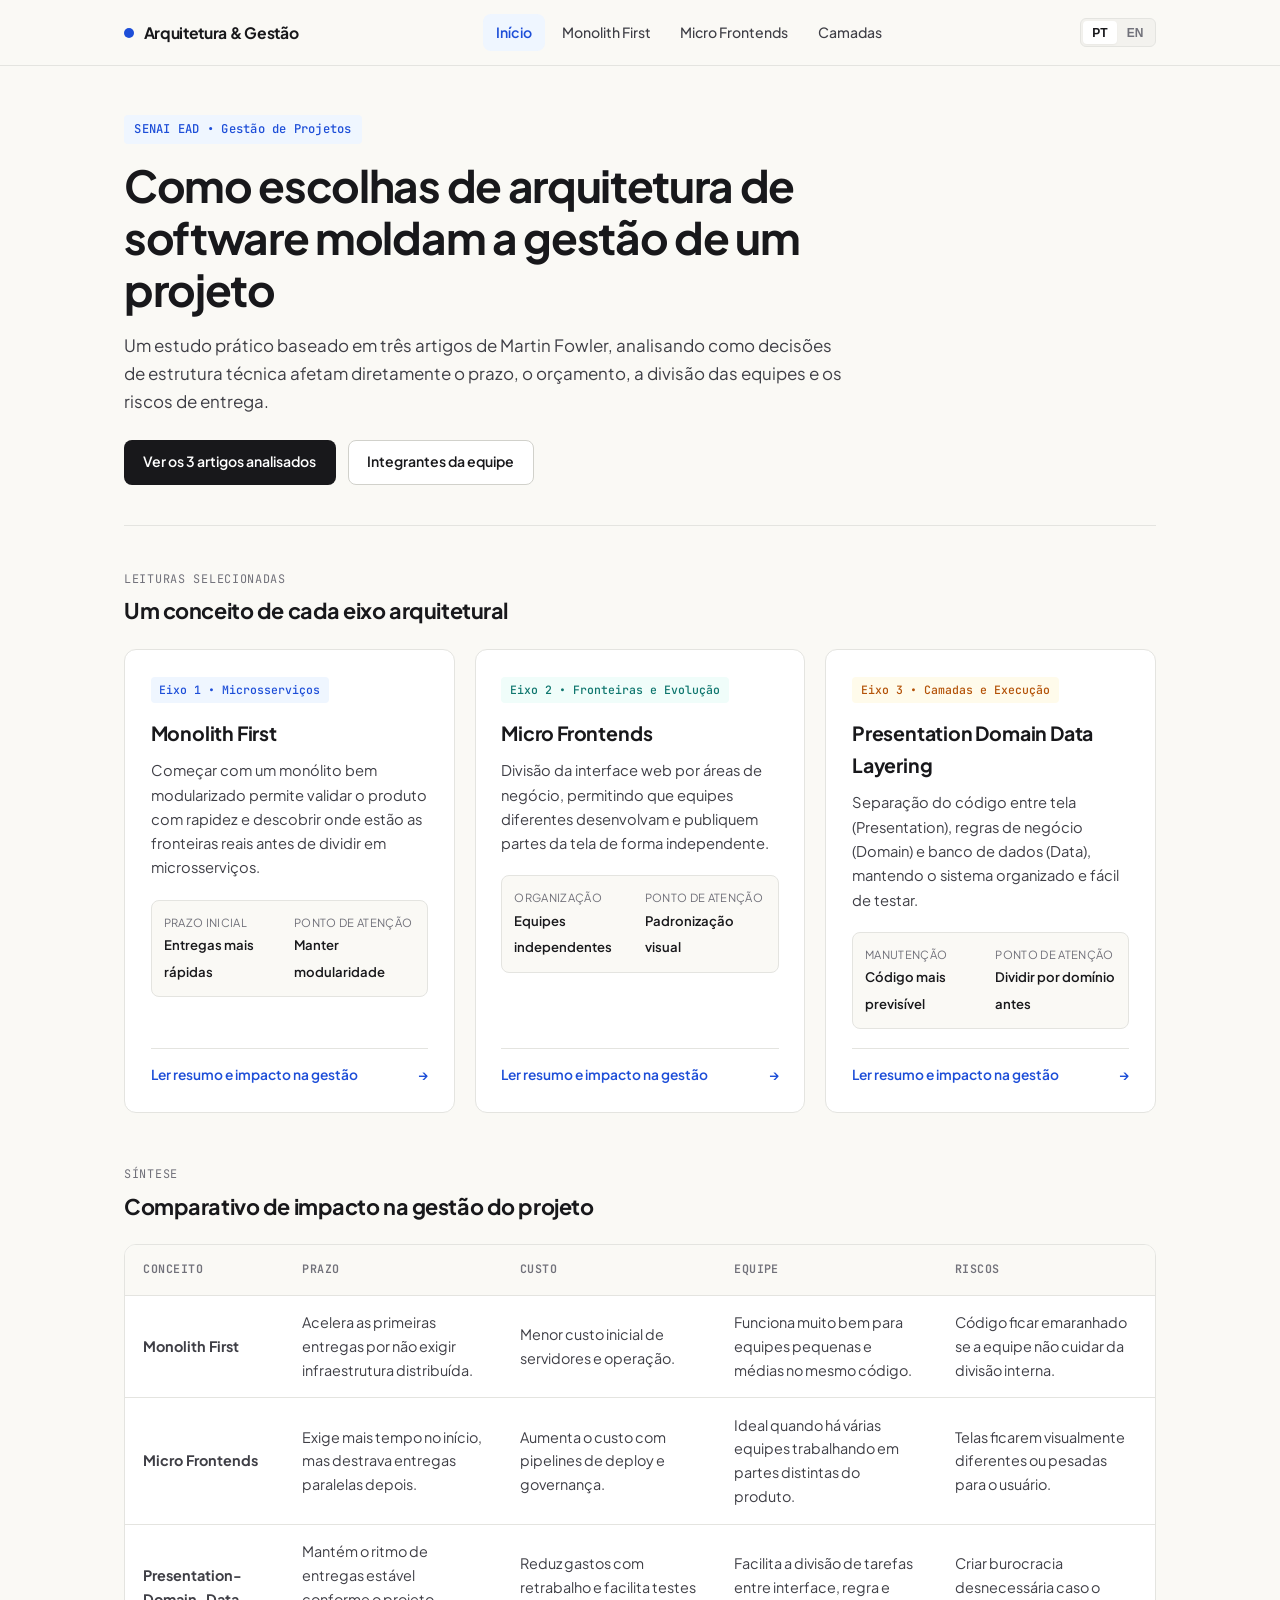
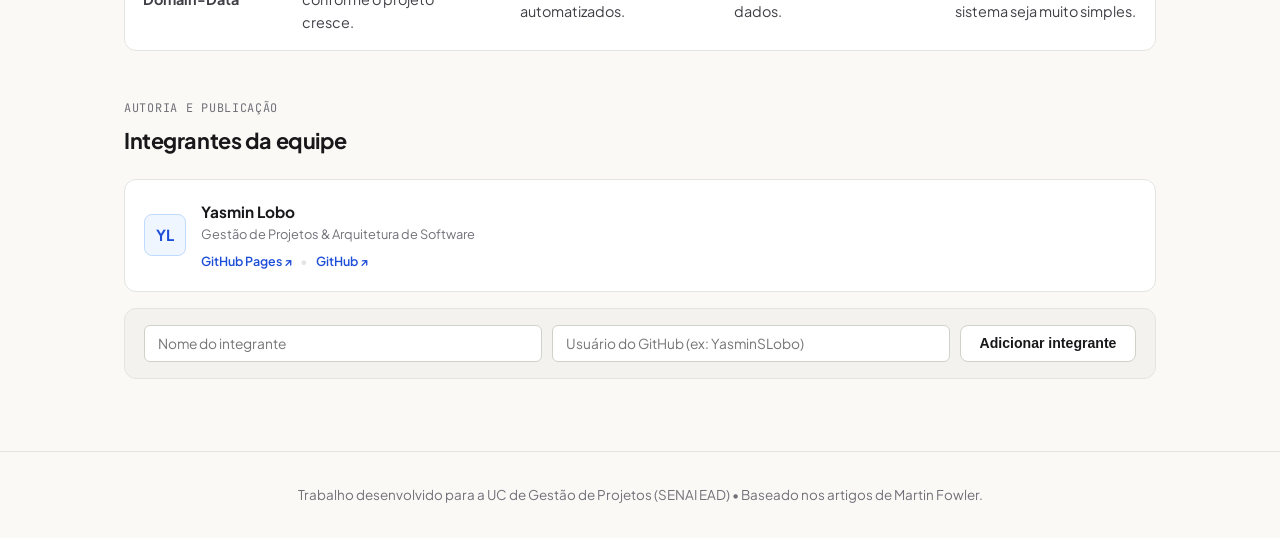
==== commit 290b16cf: "style: design editorial claro, leve e natural" ====
--- a/index.html
+++ b/index.html
@@ -1,70 +1,61 @@
 <!DOCTYPE html>
-<html lang="pt-BR" data-theme="dark">
+<html lang="pt-BR">
 <head>
   <meta charset="UTF-8" />
   <meta name="viewport" content="width=device-width, initial-scale=1.0" />
-  <title>Arquitetura de Software & Gestão de Projetos | Martin Fowler</title>
+  <title>Arquitetura de Software e Gestão de Projetos</title>
   <link rel="preconnect" href="https://fonts.googleapis.com">
   <link rel="preconnect" href="https://fonts.gstatic.com" crossorigin>
-  <link href="https://fonts.googleapis.com/css2?family=Inter:wght@400;500;600;700;800&family=JetBrains+Mono:wght@500&display=swap" rel="stylesheet">
+  <link href="https://fonts.googleapis.com/css2?family=JetBrains+Mono:wght@500&family=Plus+Jakarta+Sans:wght@400;500;600;700&display=swap" rel="stylesheet">
   <link rel="stylesheet" href="styles.css" />
 </head>
 <body>
-  <!-- Navbar -->
   <header class="navbar">
     <div class="navbar-inner">
       <a href="index.html" class="brand">
-        <span class="brand-badge">AF</span>
-        <span data-pt="Arquitetura & Gestão" data-en="Architecture & PM">Arquitetura & Gestão</span>
+        <span class="brand-dot"></span>
+        <span data-pt="Arquitetura & Gestão" data-en="Architecture & Management">Arquitetura & Gestão</span>
       </a>
 
       <nav class="nav-links">
         <a href="index.html" class="nav-link active" data-pt="Início" data-en="Home">Início</a>
-        <a href="eixo1-monolith-first.html" class="nav-link" data-pt="1. Monolith First" data-en="1. Monolith First">1. Monolith First</a>
-        <a href="eixo2-micro-frontends.html" class="nav-link" data-pt="2. Micro Frontends" data-en="2. Micro Frontends">2. Micro Frontends</a>
-        <a href="eixo3-layering.html" class="nav-link" data-pt="3. Camadas (Layering)" data-en="3. Layering">3. Camadas (Layering)</a>
+        <a href="eixo1-monolith-first.html" class="nav-link">Monolith First</a>
+        <a href="eixo2-micro-frontends.html" class="nav-link">Micro Frontends</a>
+        <a href="eixo3-layering.html" class="nav-link" data-pt="Camadas" data-en="Layering">Camadas</a>
       </nav>
 
       <div class="nav-controls">
-        <div class="lang-switch" role="group" aria-label="Idioma / Language">
+        <div class="lang-switch" role="group" aria-label="Idioma">
           <button type="button" class="lang-btn active" data-lang="pt">PT</button>
           <button type="button" class="lang-btn" data-lang="en">EN</button>
         </div>
-        <button type="button" id="theme-toggle" class="theme-btn" aria-label="Alternar tema">☀️</button>
       </div>
     </div>
   </header>
 
   <main class="container">
-    <!-- Hero -->
     <section class="hero">
-      <div class="eyebrow" data-pt="SENAI EAD • UC Gestão de Projetos • Referência: Martin Fowler" data-en="SENAI EAD • Project Management Course • Reference: Martin Fowler">
-        SENAI EAD • UC Gestão de Projetos • Referência: Martin Fowler
-      </div>
-      <h1>
-        <span data-pt="Decisões de Arquitetura são" data-en="Architecture Decisions are">Decisões de Arquitetura são</span>
-        <span class="gradient-text" data-pt="Decisões de Gestão de Projetos" data-en="Project Management Decisions">Decisões de Gestão de Projetos</span>
+      <span class="eyebrow" data-pt="SENAI EAD • Gestão de Projetos" data-en="SENAI EAD • Project Management">SENAI EAD • Gestão de Projetos</span>
+      <h1 data-pt="Como escolhas de arquitetura de software moldam a gestão de um projeto"
+          data-en="How software architecture choices shape project management">
+        Como escolhas de arquitetura de software moldam a gestão de um projeto
       </h1>
       <p class="hero-subtitle"
-         data-pt="Uma análise visual e interativa de três artigos fundamentais de Martin Fowler — um de cada eixo arquitetural — demonstrando como escolhas técnicas moldam diretamente o prazo, o custo, a estrutura das equipes e os riscos de um projeto."
-         data-en="A visual and interactive analysis of three foundational articles by Martin Fowler — one from each architectural axis — demonstrating how technical choices directly shape project schedule, cost, team topology, and risk.">
-        Uma análise visual e interativa de três artigos fundamentais de Martin Fowler — um de cada eixo arquitetural — demonstrando como escolhas técnicas moldam diretamente o prazo, o custo, a estrutura das equipes e os riscos de um projeto.
+         data-pt="Um estudo prático baseado em três artigos de Martin Fowler, analisando como decisões de estrutura técnica afetam diretamente o prazo, o orçamento, a divisão das equipes e os riscos de entrega."
+         data-en="A practical study based on three articles by Martin Fowler, examining how technical structure decisions directly impact schedule, budget, team division, and delivery risks.">
+        Um estudo prático baseado em três artigos de Martin Fowler, analisando como decisões de estrutura técnica afetam diretamente o prazo, o orçamento, a divisão das equipes e os riscos de entrega.
       </p>
       <div class="hero-meta">
-        <a href="#eixos" class="btn btn-primary" data-pt="Explorar os 3 Eixos Arquiteturais ↓" data-en="Explore the 3 Architectural Axes ↓">Explorar os 3 Eixos Arquiteturais ↓</a>
-        <a href="#equipe" class="btn btn-outline" data-pt="Ver Integrantes & GitHub Pages" data-en="View Team & GitHub Pages">Ver Integrantes & GitHub Pages</a>
-      </div>
-    </section>
-
-    <!-- Os 3 Posts Escolhidos -->
-    <section id="eixos">
+        <a href="#artigos" class="btn btn-primary" data-pt="Ver os 3 artigos analisados" data-en="View the 3 analyzed articles">Ver os 3 artigos analisados</a>
+        <a href="#equipe" class="btn btn-outline" data-pt="Integrantes da equipe" data-en="Team members">Integrantes da equipe</a>
+      </div>
+    </section>
+
+    <!-- Os 3 Artigos -->
+    <section id="artigos">
       <div class="section-header">
-        <div>
-          <h2 class="section-title" data-pt="Os 3 Eixos de Arquitetura Selecionados" data-en="The 3 Selected Architectural Axes">Os 3 Eixos de Arquitetura Selecionados</h2>
-          <p class="section-desc" data-pt="Clique em qualquer card para abrir a página completa com diagramas, vantagens, desvantagens e matriz de gestão." data-en="Click on any card to open the full page with diagrams, pros/cons, and project management impact matrix.">
-            Clique em qualquer card para abrir a página completa com diagramas, vantagens, desvantagens e matriz de gestão.
-          </p>
-        </div>
+        <span class="section-label" data-pt="Leituras Selecionadas" data-en="Selected Readings">Leituras Selecionadas</span>
+        <h2 class="section-title" data-pt="Um conceito de cada eixo arquitetural" data-en="One concept from each architectural axis">Um conceito de cada eixo arquitetural</h2>
       </div>
 
       <div class="cards-grid">
@@ -73,23 +64,23 @@
           <div>
             <span class="axis-tag tag-eixo1" data-pt="Eixo 1 • Microsserviços" data-en="Axis 1 • Microservices">Eixo 1 • Microsserviços</span>
             <h3>Monolith First</h3>
-            <p data-pt="Por que quase todo sistema de microsserviços bem-sucedido começou como um monólito que cresceu demais — e por que iniciar direto com microsserviços cobra um pedágio alto em projetos com fronteiras incertas."
-               data-en="Why almost every successful microservice story started with a monolith that got too big — and why starting directly with microservices imposes a heavy tax when domain boundaries are still unclear.">
-              Por que quase todo sistema de microsserviços bem-sucedido começou como um monólito que cresceu demais — e por que iniciar direto com microsserviços cobra um pedágio alto em projetos com fronteiras incertas.
+            <p data-pt="Começar com um monólito bem modularizado permite validar o produto com rapidez e descobrir onde estão as fronteiras reais antes de dividir em microsserviços."
+               data-en="Starting with a well-modularized monolith lets teams validate the product quickly and discover real domain boundaries before splitting into microservices.">
+              Começar com um monólito bem modularizado permite validar o produto com rapidez e descobrir onde estão as fronteiras reais antes de dividir em microsserviços.
             </p>
             <div class="mini-metrics">
               <div class="mini-metric">
-                <span data-pt="Prazo Inicial" data-en="Initial Time-to-Market">Prazo Inicial</span>
-                <strong data-pt="Rápido no MVP" data-en="Fast MVP Delivery">Rápido no MVP</strong>
-              </div>
-              <div class="mini-metric">
-                <span data-pt="Risco Principal" data-en="Main Risk">Risco Principal</span>
-                <strong data-pt="Acoplamento futuro" data-en="Future coupling">Acoplamento futuro</strong>
+                <span data-pt="Prazo Inicial" data-en="Initial Schedule">Prazo Inicial</span>
+                <strong data-pt="Entregas mais rápidas" data-en="Faster early delivery">Entregas mais rápidas</strong>
+              </div>
+              <div class="mini-metric">
+                <span data-pt="Ponto de Atenção" data-en="Watch Out For">Ponto de Atenção</span>
+                <strong data-pt="Manter modularidade" data-en="Keeping modularity">Manter modularidade</strong>
               </div>
             </div>
           </div>
           <div class="card-footer">
-            <span data-pt="Acessar análise completa" data-en="Read full analysis">Acessar análise completa</span>
+            <span data-pt="Ler resumo e impacto na gestão" data-en="Read summary & management impact">Ler resumo e impacto na gestão</span>
             <span>→</span>
           </div>
         </a>
@@ -99,23 +90,23 @@
           <div>
             <span class="axis-tag tag-eixo2" data-pt="Eixo 2 • Fronteiras e Evolução" data-en="Axis 2 • Boundaries & Evolution">Eixo 2 • Fronteiras e Evolução</span>
             <h3>Micro Frontends</h3>
-            <p data-pt="Estendendo os princípios de independência para o front-end: como dividir uma interface web complexa em fatias verticais desenvolvidas, testadas e publicadas por equipes autônomas de ponta a ponta."
-               data-en="Extending independence principles to the frontend: how to slice a complex web interface into vertical features built, tested, and deployed by autonomous end-to-end teams.">
-              Estendendo os princípios de independência para o front-end: como dividir uma interface web complexa em fatias verticais desenvolvidas, testadas e publicadas por equipes autônomas de ponta a ponta.
+            <p data-pt="Divisão da interface web por áreas de negócio, permitindo que equipes diferentes desenvolvam e publiquem partes da tela de forma independente."
+               data-en="Slicing the web interface by business domain so independent teams can build and deploy parts of the UI autonomously.">
+              Divisão da interface web por áreas de negócio, permitindo que equipes diferentes desenvolvam e publiquem partes da tela de forma independente.
             </p>
             <div class="mini-metrics">
               <div class="mini-metric">
-                <span data-pt="Estrutura de Equipe" data-en="Team Topology">Estrutura de Equipe</span>
-                <strong data-pt="Squads Verticais" data-en="Vertical Squads">Squads Verticais</strong>
-              </div>
-              <div class="mini-metric">
-                <span data-pt="Risco Principal" data-en="Main Risk">Risco Principal</span>
-                <strong data-pt="Inconsistência de UI" data-en="UI Inconsistency">Inconsistência de UI</strong>
+                <span data-pt="Organização" data-en="Organization">Organização</span>
+                <strong data-pt="Equipes independentes" data-en="Independent teams">Equipes independentes</strong>
+              </div>
+              <div class="mini-metric">
+                <span data-pt="Ponto de Atenção" data-en="Watch Out For">Ponto de Atenção</span>
+                <strong data-pt="Padronização visual" data-en="Visual consistency">Padronização visual</strong>
               </div>
             </div>
           </div>
           <div class="card-footer">
-            <span data-pt="Acessar análise completa" data-en="Read full analysis">Acessar análise completa</span>
+            <span data-pt="Ler resumo e impacto na gestão" data-en="Read summary & management impact">Ler resumo e impacto na gestão</span>
             <span>→</span>
           </div>
         </a>
@@ -125,190 +116,103 @@
           <div>
             <span class="axis-tag tag-eixo3" data-pt="Eixo 3 • Camadas e Execução" data-en="Axis 3 • Layers & Execution">Eixo 3 • Camadas e Execução</span>
             <h3>Presentation Domain Data Layering</h3>
-            <p data-pt="A separação clássica entre Interface (Presentation), Regras de Negócio (Domain) e Persistência (Data) — e o alerta crucial de Fowler sobre quando agrupar por domínio antes de separar em camadas."
-               data-en="The classic separation into Presentation (UI), Domain Logic, and Data Access — plus Fowler's crucial insight on when to group high-level modules by domain before layering.">
-              A separação clássica entre Interface (Presentation), Regras de Negócio (Domain) e Persistência (Data) — e o alerta crucial de Fowler sobre quando agrupar por domínio antes de separar em camadas.
+            <p data-pt="Separação do código entre tela (Presentation), regras de negócio (Domain) e banco de dados (Data), mantendo o sistema organizado e fácil de testar."
+               data-en="Separating code into Presentation, Domain logic, and Data access to keep the system organized and easy to test.">
+              Separação do código entre tela (Presentation), regras de negócio (Domain) e banco de dados (Data), mantendo o sistema organizado e fácil de testar.
             </p>
             <div class="mini-metrics">
               <div class="mini-metric">
-                <span data-pt="Manutenibilidade" data-en="Maintainability">Manutenibilidade</span>
-                <strong data-pt="Alta e Testável" data-en="High & Testable">Alta e Testável</strong>
-              </div>
-              <div class="mini-metric">
-                <span data-pt="Risco Principal" data-en="Main Risk">Risco Principal</span>
-                <strong data-pt="Silos Horizontais" data-en="Horizontal Silos">Silos Horizontais</strong>
+                <span data-pt="Manutenção" data-en="Maintenance">Manutenção</span>
+                <strong data-pt="Código mais previsível" data-en="Predictable codebase">Código mais previsível</strong>
+              </div>
+              <div class="mini-metric">
+                <span data-pt="Ponto de Atenção" data-en="Watch Out For">Ponto de Atenção</span>
+                <strong data-pt="Dividir por domínio antes" data-en="Group by domain first">Dividir por domínio antes</strong>
               </div>
             </div>
           </div>
           <div class="card-footer">
-            <span data-pt="Acessar análise completa" data-en="Read full analysis">Acessar análise completa</span>
+            <span data-pt="Ler resumo e impacto na gestão" data-en="Read summary & management impact">Ler resumo e impacto na gestão</span>
             <span>→</span>
           </div>
         </a>
       </div>
     </section>
 
-    <!-- Simulador Interativo de Complexidade -->
-    <section class="diagram-box">
-      <div class="diagram-header">
-        <div>
-          <h2 class="section-title" data-pt="Simulador Interativo: Qual estratégia adotar no seu projeto?" data-en="Interactive Simulator: Which strategy fits your project?">
-            Simulador Interativo: Qual estratégia adotar no seu projeto?
-          </h2>
-          <p class="section-desc" data-pt="Arraste o controle de complexidade e tamanho da equipe para ver a recomendação segundo os artigos de Martin Fowler." data-en="Drag the complexity and team size slider to see the recommendation based on Martin Fowler's articles.">
-            Arraste o controle de complexidade e tamanho da equipe para ver a recomendação segundo os artigos de Martin Fowler.
-          </p>
-        </div>
-      </div>
-
-      <div style="margin: 1.25rem 0;">
-        <div style="display:flex;justify-content:space-between;font-size:0.82rem;color:var(--text-muted);margin-bottom:0.5rem;">
-          <span data-pt="1 Equipe / Domínio Novo (MVP)" data-en="1 Team / New Domain (MVP)">1 Equipe / Domínio Novo (MVP)</span>
-          <span data-pt="Produto em Crescimento" data-en="Growing Product">Produto em Crescimento</span>
-          <span data-pt="Múltiplas Squads / Escala Global" data-en="Multiple Squads / Global Scale">Múltiplas Squads / Escala Global</span>
-        </div>
-        <input id="complexity-slider" type="range" min="10" max="100" value="30" style="width:100%;accent-color:var(--accent-1);cursor:pointer;" />
-      </div>
-
-      <div id="simulator-verdict" style="padding:1.15rem 1.35rem;border-radius:var(--radius-md);background:var(--bg-secondary);border-left:4px solid var(--accent-2);font-size:0.95rem;">
-      </div>
-    </section>
-
-    <!-- Matriz Comparativa de Gestão -->
+    <!-- Quadro Comparativo -->
     <section>
       <div class="section-header">
-        <div>
-          <h2 class="section-title" data-pt="Visão Geral: Impacto na Gestão do Projeto" data-en="Overview: Project Management Impact Matrix">
-            Visão Geral: Impacto na Gestão do Projeto
-          </h2>
-          <p class="section-desc" data-pt="Comparativo direto dos 3 conceitos nas quatro dimensões da gerência de projetos." data-en="Direct comparison of the 3 concepts across the four project management dimensions.">
-            Comparativo direto dos 3 conceitos nas quatro dimensões da gerência de projetos.
-          </p>
-        </div>
+        <span class="section-label" data-pt="Síntese" data-en="Overview">Síntese</span>
+        <h2 class="section-title" data-pt="Comparativo de impacto na gestão do projeto" data-en="Project management impact comparison">Comparativo de impacto na gestão do projeto</h2>
       </div>
 
       <div class="comparison-table-wrap">
         <table class="comparison-table">
           <thead>
             <tr>
-              <th data-pt="Conceito (Eixo)" data-en="Concept (Axis)">Conceito (Eixo)</th>
-              <th data-pt="Prazo (Cronograma)" data-en="Schedule (Time)">Prazo (Cronograma)</th>
-              <th data-pt="Custo (Orçamento)" data-en="Cost (Budget)">Custo (Orçamento)</th>
-              <th data-pt="Equipe (Organização)" data-en="Team (Topology)">Equipe (Organização)</th>
+              <th data-pt="Conceito" data-en="Concept">Conceito</th>
+              <th data-pt="Prazo" data-en="Schedule">Prazo</th>
+              <th data-pt="Custo" data-en="Cost">Custo</th>
+              <th data-pt="Equipe" data-en="Team">Equipe</th>
               <th data-pt="Riscos" data-en="Risks">Riscos</th>
             </tr>
           </thead>
           <tbody>
             <tr>
-              <td><strong>1. Monolith First</strong></td>
-              <td data-pt="Entregas iniciais rápidas; refatoração entre módulos é simples." data-en="Fast initial delivery; refactoring across boundaries is cheap.">Entregas iniciais rápidas; refatoração entre módulos é simples.</td>
-              <td data-pt="Baixo custo inicial de infraestrutura e DevOps." data-en="Low initial infrastructure and DevOps cost.">Baixo custo inicial de infraestrutura e DevOps.</td>
-              <td data-pt="Ideal para 1 time coeso; comunicação direta sem overhead." data-en="Ideal for 1 cohesive team; direct communication without overhead.">Ideal para 1 time coeso; comunicação direta sem overhead.</td>
-              <td data-pt="Tornar-se um 'Big Ball of Mud' se não houver modularidade interna." data-en="Becoming a 'Big Ball of Mud' if internal modularity is neglected.">Tornar-se um 'Big Ball of Mud' se não houver modularidade interna.</td>
-            </tr>
-            <tr>
-              <td><strong>2. Micro Frontends</strong></td>
-              <td data-pt="Setup inicial mais longo, mas acelera entregas paralelas em escala." data-en="Longer initial setup, but speeds up parallel delivery at scale.">Setup inicial mais longo, mas acelera entregas paralelas em escala.</td>
-              <td data-pt="Maior custo de pipelines CI/CD independentes e governança." data-en="Higher cost for independent CI/CD pipelines and governance.">Maior custo de pipelines CI/CD independentes e governança.</td>
-              <td data-pt="Equipes verticais autônomas por funcionalidade de negócio." data-en="Autonomous vertical teams aligned by business capability.">Equipes verticais autônomas por funcionalidade de negócio.</td>
-              <td data-pt="Bundles JS inchados, divergência visual e complexidade de integração." data-en="Bloated JS bundles, visual divergence, and integration complexity.">Bundles JS inchados, divergência visual e complexidade de integração.</td>
-            </tr>
-            <tr>
-              <td><strong>3. Presentation-Domain-Data</strong></td>
-              <td data-pt="Ritmo previsível; facilita testes automatizados da lógica de negócio." data-en="Predictable pace; enables fast automated testing of domain logic.">Ritmo previsível; facilita testes automatizados da lógica de negócio.</td>
-              <td data-pt="Reduz custo de manutenção ao isolar mudanças de banco e UI." data-en="Lowers maintenance cost by isolating DB and UI changes.">Reduz custo de manutenção ao isolar mudanças de banco e UI.</td>
-              <td data-pt="Permite especialização, mas exige cuidado para não criar silos." data-en="Allows specialization, but requires care to avoid horizontal silos.">Permite especialização, mas exige cuidado para não criar silos.</td>
-              <td data-pt="Alterações simples atravessarem várias camadas desnecessariamente." data-en="Simple changes rippling across multiple layers unnecessarily.">Alterações simples atravessarem várias camadas desnecessariamente.</td>
+              <td><strong>Monolith First</strong></td>
+              <td data-pt="Acelera as primeiras entregas por não exigir infraestrutura distribuída." data-en="Speeds up early delivery by avoiding distributed infrastructure.">Acelera as primeiras entregas por não exigir infraestrutura distribuída.</td>
+              <td data-pt="Menor custo inicial de servidores e operação." data-en="Lower upfront server and operational costs.">Menor custo inicial de servidores e operação.</td>
+              <td data-pt="Funciona muito bem para equipes pequenas e médias no mesmo código." data-en="Works well for small-to-medium teams sharing one codebase.">Funciona muito bem para equipes pequenas e médias no mesmo código.</td>
+              <td data-pt="Código ficar emaranhado se a equipe não cuidar da divisão interna." data-en="Code becoming tangled if internal boundaries are ignored.">Código ficar emaranhado se a equipe não cuidar da divisão interna.</td>
+            </tr>
+            <tr>
+              <td><strong>Micro Frontends</strong></td>
+              <td data-pt="Exige mais tempo no início, mas destrava entregas paralelas depois." data-en="Takes longer upfront, but unlocks parallel releases later.">Exige mais tempo no início, mas destrava entregas paralelas depois.</td>
+              <td data-pt="Aumenta o custo com pipelines de deploy e governança." data-en="Increases costs for deployment pipelines and governance.">Aumenta o custo com pipelines de deploy e governança.</td>
+              <td data-pt="Ideal quando há várias equipes trabalhando em partes distintas do produto." data-en="Ideal when multiple teams work on distinct product areas.">Ideal quando há várias equipes trabalhando em partes distintas do produto.</td>
+              <td data-pt="Telas ficarem visualmente diferentes ou pesadas para o usuário." data-en="Screens becoming visually inconsistent or heavy for users.">Telas ficarem visualmente diferentes ou pesadas para o usuário.</td>
+            </tr>
+            <tr>
+              <td><strong>Presentation-Domain-Data</strong></td>
+              <td data-pt="Mantém o ritmo de entregas estável conforme o projeto cresce." data-en="Keeps delivery pace steady as the project grows.">Mantém o ritmo de entregas estável conforme o projeto cresce.</td>
+              <td data-pt="Reduz gastos com retrabalho e facilita testes automatizados." data-en="Reduces rework expenses and simplifies automated testing.">Reduz gastos com retrabalho e facilita testes automatizados.</td>
+              <td data-pt="Facilita a divisão de tarefas entre interface, regra e dados." data-en="Clarifies responsibilities across UI, business rules, and data.">Facilita a divisão de tarefas entre interface, regra e dados.</td>
+              <td data-pt="Criar burocracia desnecessária caso o sistema seja muito simples." data-en="Adding unnecessary ceremony if the system is very simple.">Criar burocracia desnecessária caso o sistema seja muito simples.</td>
             </tr>
           </tbody>
         </table>
       </div>
     </section>
 
-    <!-- Seção Integrantes da Equipe -->
+    <!-- Integrantes -->
     <section id="equipe">
       <div class="section-header">
-        <div>
-          <h2 class="section-title" data-pt="Integrantes da Equipe & Links GitHub Pages" data-en="Team Members & GitHub Pages Links">
-            Integrantes da Equipe & Links GitHub Pages
-          </h2>
-          <p class="section-desc" data-pt="Links oficiais de publicação do projeto no GitHub Pages." data-en="Official project publication links on GitHub Pages.">
-            Links oficiais de publicação do projeto no GitHub Pages.
-          </p>
-        </div>
+        <span class="section-label" data-pt="Autoria e Publicação" data-en="Authorship & Publication">Autoria e Publicação</span>
+        <h2 class="section-title" data-pt="Integrantes da equipe" data-en="Team members">Integrantes da equipe</h2>
       </div>
 
       <div id="team-container" class="team-grid"></div>
 
       <form id="add-member-form" class="add-member-form">
-        <span style="font-size:0.85rem;font-weight:600;color:var(--text-secondary);"
-              data-pt="Adicionar integrante da equipe:"
-              data-en="Add team member:">Adicionar integrante da equipe:</span>
         <input id="member-name" type="text" class="input-field"
-               data-pt="Nome completo do integrante"
-               data-en="Member full name"
-               placeholder="Nome completo do integrante" />
+               data-pt="Nome do integrante"
+               data-en="Member name"
+               placeholder="Nome do integrante" />
         <input id="member-github-user" type="text" class="input-field"
                data-pt="Usuário do GitHub (ex: YasminSLobo)"
                data-en="GitHub username (e.g. YasminSLobo)"
                placeholder="Usuário do GitHub (ex: YasminSLobo)" />
         <button type="submit" class="btn btn-outline"
-                data-pt="+ Adicionar ao Site"
-                data-en="+ Add to Site">+ Adicionar ao Site</button>
+                data-pt="Adicionar integrante"
+                data-en="Add member">Adicionar integrante</button>
       </form>
     </section>
-
-    <!-- Sugestão de Post para LinkedIn (Sem emojis e sem groselha, conforme pedido!) -->
-    <section class="linkedin-box">
-      <div class="section-header" style="margin-bottom:0.5rem;">
-        <div>
-          <h3 class="section-title" style="font-size:1.2rem;"
-              data-pt="Texto Pronto para Publicação no LinkedIn (Contexto: UC Gestão de Projetos)"
-              data-en="Ready-to-Use LinkedIn Post (Context: Project Management Course)">
-            Texto Pronto para Publicação no LinkedIn (Contexto: UC Gestão de Projetos)
-          </h3>
-          <p class="section-desc"
-             data-pt="Redigido de forma direta, técnica, sem emojis e sem clichês, relacionando arquitetura de software e gestão de projetos."
-             data-en="Written in a direct, technical tone without emojis or fluff, connecting software architecture and project management.">
-            Redigido de forma direta, técnica, sem emojis e sem clichês, relacionando arquitetura de software e gestão de projetos.
-          </p>
-        </div>
-        <button type="button" id="copy-linkedin-btn" class="btn btn-primary"
-                data-pt="Copiar Texto"
-                data-en="Copy Text">Copiar Texto</button>
-      </div>
-
-      <div id="linkedin-post-content" class="linkedin-text"
-           data-pt="Na Unidade Curricular de Gestão de Projetos do SENAI, desenvolvemos uma aplicação web para analisar um ponto que muitas vezes passa despercebido no dia a dia de engenharia: decisões de arquitetura de software são, na prática, decisões de gestão de projetos.
-
-A partir da literatura técnica de Martin Fowler, selecionamos três conceitos de eixos distintos — Monolith First, Micro Frontends e Presentation-Domain-Data Layering — e mapeamos como cada escolha impacta quatro variáveis críticas de qualquer projeto: prazo, custo, organização de equipe e riscos.
-
-Quando uma equipe adota microsserviços cedo demais, sem que as fronteiras do domínio estejam claras, o projeto paga o que Fowler chama de Microservice Premium: o cronograma desacelera e o custo de infraestrutura sobe antes de o produto validar seu valor. Da mesma forma, adotar Micro Frontends ou separar camadas de apresentação, domínio e dados redefine diretamente a autonomia das equipes (Lei de Conway) e o custo de manutenção no longo prazo.
-
-O material completo, com diagramas e matrizes de impacto em português e inglês, está disponível em:
-https://yasminslobo.github.io/arquitetura-gestao-projetos/"
-           data-en="As part of our Project Management course at SENAI, we built a web application to examine a principle often overlooked in software engineering: software architecture decisions are, in practice, project management decisions.
-
-Based on Martin Fowler's technical writings, we selected three concepts from distinct architectural axes — Monolith First, Micro Frontends, and Presentation-Domain-Data Layering — and mapped how each choice affects four critical project variables: schedule, cost, team structure, and risk.
-
-When a team adopts microservices too early, before domain boundaries are well understood, the project pays what Fowler calls the Microservice Premium: delivery slows down and infrastructure costs rise before the product validates its core value. Similarly, adopting Micro Frontends or separating presentation, domain, and data layers directly reshapes team autonomy (Conway's Law) and long-term maintenance costs.
-
-The complete bilingual material, including diagrams and impact matrices, is available at:
-https://yasminslobo.github.io/arquitetura-gestao-projetos/">Na Unidade Curricular de Gestão de Projetos do SENAI, desenvolvemos uma aplicação web para analisar um ponto que muitas vezes passa despercebido no dia a dia de engenharia: decisões de arquitetura de software são, na prática, decisões de gestão de projetos.
-
-A partir da literatura técnica de Martin Fowler, selecionamos três conceitos de eixos distintos — Monolith First, Micro Frontends e Presentation-Domain-Data Layering — e mapeamos como cada escolha impacta quatro variáveis críticas de qualquer projeto: prazo, custo, organização de equipe e riscos.
-
-Quando uma equipe adota microsserviços cedo demais, sem que as fronteiras do domínio estejam claras, o projeto paga o que Fowler chama de Microservice Premium: o cronograma desacelera e o custo de infraestrutura sobe antes de o produto validar seu valor. Da mesma forma, adotar Micro Frontends ou separar camadas de apresentação, domínio e dados redefine diretamente a autonomia das equipes (Lei de Conway) e o custo de manutenção no longo prazo.
-
-O material completo, com diagramas e matrizes de impacto em português e inglês, está disponível em:
-https://yasminslobo.github.io/arquitetura-gestao-projetos/</div>
-    </section>
   </main>
 
   <footer class="footer">
-    <p data-pt="Projeto Acadêmico SENAI EAD • Arquitetura de Software e Gestão de Projetos • Conteúdo verificado com os artigos originais de Martin Fowler."
-       data-en="SENAI EAD Academic Project • Software Architecture & Project Management • Content verified against Martin Fowler's original articles.">
-      Projeto Acadêmico SENAI EAD • Arquitetura de Software e Gestão de Projetos • Conteúdo verificado com os artigos originais de Martin Fowler.
+    <p data-pt="Trabalho desenvolvido para a UC de Gestão de Projetos (SENAI EAD) • Baseado nos artigos de Martin Fowler."
+       data-en="Built for the Project Management course (SENAI EAD) • Based on articles by Martin Fowler.">
+      Trabalho desenvolvido para a UC de Gestão de Projetos (SENAI EAD) • Baseado nos artigos de Martin Fowler.
     </p>
   </footer>
 
--- a/styles.css
+++ b/styles.css
@@ -1,44 +1,28 @@
 :root {
-  --bg-primary: #0b0f19;
-  --bg-secondary: #111827;
-  --bg-card: rgba(17, 24, 39, 0.78);
-  --bg-card-hover: rgba(31, 41, 55, 0.9);
-  --bg-glass: rgba(15, 23, 42, 0.72);
-  --text-primary: #f8fafc;
-  --text-secondary: #cbd5e1;
-  --text-muted: #94a3b8;
-  --border-color: rgba(148, 163, 184, 0.16);
-  --border-highlight: rgba(99, 102, 241, 0.45);
-  --accent-1: #6366f1;
-  --accent-1-soft: rgba(99, 102, 241, 0.15);
-  --accent-2: #06b6d4;
-  --accent-2-soft: rgba(6, 182, 212, 0.15);
-  --accent-3: #10b981;
-  --accent-3-soft: rgba(16, 185, 129, 0.15);
-  --accent-warn: #f59e0b;
-  --accent-warn-soft: rgba(245, 158, 11, 0.15);
-  --accent-danger: #ef4444;
-  --accent-danger-soft: rgba(239, 68, 68, 0.15);
-  --shadow-lg: 0 20px 50px rgba(0, 0, 0, 0.45);
+  --bg-page: #faf9f5;
+  --bg-surface: #ffffff;
+  --bg-subtle: #f3f2ee;
+  --text-main: #18181b;
+  --text-body: #3f3f46;
+  --text-muted: #71717a;
+  --border: #e4e4e0;
+  --border-strong: #d1d1cb;
+  --accent: #1d4ed8;
+  --accent-soft: #eff6ff;
+  --teal: #0f766e;
+  --teal-soft: #f0fdfa;
+  --amber: #b45309;
+  --amber-soft: #fffbeb;
+  --rose: #be123c;
+  --rose-soft: #fff1f2;
+  --radius-sm: 8px;
   --radius-md: 12px;
-  --radius-lg: 18px;
-  --radius-xl: 24px;
-  --font-sans: 'Inter', -apple-system, BlinkMacSystemFont, 'Segoe UI', Roboto, sans-serif;
-  --font-mono: 'JetBrains Mono', 'Fira Code', monospace;
-}
-
-[data-theme="light"] {
-  --bg-primary: #f8fafc;
-  --bg-secondary: #f1f5f9;
-  --bg-card: rgba(255, 255, 255, 0.92);
-  --bg-card-hover: #ffffff;
-  --bg-glass: rgba(255, 255, 255, 0.85);
-  --text-primary: #0f172a;
-  --text-secondary: #334155;
-  --text-muted: #64748b;
-  --border-color: rgba(15, 23, 42, 0.1);
-  --border-highlight: rgba(79, 70, 229, 0.4);
-  --shadow-lg: 0 16px 40px rgba(15, 23, 42, 0.08);
+  --radius-lg: 16px;
+  --shadow-sm: 0 1px 2px rgba(24, 24, 27, 0.04);
+  --shadow-md: 0 8px 24px -4px rgba(24, 24, 27, 0.06);
+  --font-sans: 'Plus Jakarta Sans', 'Inter', -apple-system, BlinkMacSystemFont, sans-serif;
+  --font-serif: 'Newsreader', Georgia, serif;
+  --font-mono: 'JetBrains Mono', monospace;
 }
 
 * {
@@ -53,16 +37,11 @@
 
 body {
   font-family: var(--font-sans);
-  background-color: var(--bg-primary);
-  color: var(--text-primary);
+  background-color: var(--bg-page);
+  color: var(--text-main);
   line-height: 1.65;
   min-height: 100vh;
-  overflow-x: hidden;
-  background-image:
-    radial-gradient(circle at 12% 18%, rgba(99, 102, 241, 0.12), transparent 32%),
-    radial-gradient(circle at 88% 12%, rgba(6, 182, 212, 0.1), transparent 30%),
-    radial-gradient(circle at 50% 85%, rgba(16, 185, 129, 0.08), transparent 36%);
-  transition: background-color 0.25s ease, color 0.25s ease;
+  -webkit-font-smoothing: antialiased;
 }
 
 a {
@@ -70,19 +49,19 @@
   text-decoration: none;
 }
 
-/* Header & Navbar */
+/* Header & Navigation */
 .navbar {
   position: sticky;
   top: 0;
   z-index: 100;
-  backdrop-filter: blur(16px);
-  -webkit-backdrop-filter: blur(16px);
-  background: var(--bg-glass);
-  border-bottom: 1px solid var(--border-color);
+  background: rgba(250, 249, 245, 0.88);
+  backdrop-filter: blur(12px);
+  -webkit-backdrop-filter: blur(12px);
+  border-bottom: 1px solid var(--border);
 }
 
 .navbar-inner {
-  max-width: 1240px;
+  max-width: 1080px;
   margin: 0 auto;
   padding: 0.9rem 1.5rem;
   display: flex;
@@ -95,51 +74,44 @@
 .brand {
   display: flex;
   align-items: center;
-  gap: 0.75rem;
-  font-weight: 700;
-  font-size: 1.05rem;
+  gap: 0.6rem;
+  font-weight: 700;
+  font-size: 0.98rem;
   letter-spacing: -0.02em;
-}
-
-.brand-badge {
-  width: 36px;
-  height: 36px;
-  border-radius: 10px;
-  background: linear-gradient(135deg, var(--accent-1), var(--accent-2));
-  display: grid;
-  place-items: center;
-  color: #fff;
-  font-weight: 800;
-  font-size: 0.95rem;
-  box-shadow: 0 4px 14px rgba(99, 102, 241, 0.35);
+  color: var(--text-main);
+}
+
+.brand-dot {
+  width: 10px;
+  height: 10px;
+  border-radius: 50%;
+  background: var(--accent);
 }
 
 .nav-links {
   display: flex;
   align-items: center;
-  gap: 0.35rem;
+  gap: 0.25rem;
   flex-wrap: wrap;
 }
 
 .nav-link {
-  padding: 0.48rem 0.85rem;
-  border-radius: 8px;
+  padding: 0.42rem 0.8rem;
+  border-radius: var(--radius-sm);
   font-size: 0.88rem;
   font-weight: 500;
-  color: var(--text-secondary);
-  transition: all 0.2s ease;
-  border: 1px solid transparent;
+  color: var(--text-body);
+  transition: all 0.15s ease;
 }
 
 .nav-link:hover {
-  color: var(--text-primary);
-  background: var(--accent-1-soft);
+  color: var(--text-main);
+  background: var(--bg-subtle);
 }
 
 .nav-link.active {
-  color: var(--text-primary);
-  background: var(--accent-1-soft);
-  border-color: var(--border-highlight);
+  color: var(--accent);
+  background: var(--accent-soft);
   font-weight: 600;
 }
 
@@ -151,243 +123,202 @@
 
 .lang-switch {
   display: inline-flex;
-  background: var(--bg-secondary);
-  border: 1px solid var(--border-color);
-  border-radius: 999px;
-  padding: 0.2rem;
+  background: var(--bg-subtle);
+  border: 1px solid var(--border);
+  border-radius: 6px;
+  padding: 2px;
 }
 
 .lang-btn {
   border: none;
   background: transparent;
   color: var(--text-muted);
-  font-size: 0.78rem;
-  font-weight: 700;
-  padding: 0.32rem 0.7rem;
-  border-radius: 999px;
+  font-size: 0.75rem;
+  font-weight: 600;
+  padding: 0.28rem 0.6rem;
+  border-radius: 4px;
   cursor: pointer;
-  transition: all 0.2s ease;
+  transition: all 0.15s ease;
 }
 
 .lang-btn.active {
-  background: linear-gradient(135deg, var(--accent-1), var(--accent-2));
-  color: #fff;
-  box-shadow: 0 2px 8px rgba(99, 102, 241, 0.35);
-}
-
-.theme-btn {
-  border: 1px solid var(--border-color);
-  background: var(--bg-secondary);
-  color: var(--text-secondary);
-  width: 36px;
-  height: 36px;
-  border-radius: 50%;
-  cursor: pointer;
-  display: grid;
-  place-items: center;
-  font-size: 0.95rem;
-  transition: all 0.2s ease;
-}
-
-.theme-btn:hover {
-  border-color: var(--border-highlight);
-  color: var(--text-primary);
+  background: var(--bg-surface);
+  color: var(--text-main);
+  box-shadow: var(--shadow-sm);
 }
 
 /* Main Container */
 .container {
-  max-width: 1240px;
+  max-width: 1080px;
   margin: 0 auto;
-  padding: 2.5rem 1.5rem 4rem;
-}
-
-/* Hero Section */
+  padding: 3rem 1.5rem 4.5rem;
+}
+
+/* Editorial Hero */
 .hero {
-  position: relative;
-  padding: 3rem 2.5rem;
-  border-radius: var(--radius-xl);
-  background: var(--bg-card);
-  border: 1px solid var(--border-color);
-  box-shadow: var(--shadow-lg);
+  padding-bottom: 2.5rem;
   margin-bottom: 2.75rem;
-  overflow: hidden;
-}
-
-.hero::before {
-  content: '';
-  position: absolute;
-  top: 0;
-  left: 0;
-  right: 0;
-  height: 4px;
-  background: linear-gradient(90deg, var(--accent-1), var(--accent-2), var(--accent-3));
+  border-bottom: 1px solid var(--border);
 }
 
 .eyebrow {
+  display: inline-block;
+  font-family: var(--font-mono);
+  font-size: 0.76rem;
+  font-weight: 500;
+  color: var(--accent);
+  background: var(--accent-soft);
+  padding: 0.28rem 0.65rem;
+  border-radius: 4px;
+  margin-bottom: 1rem;
+  letter-spacing: 0.02em;
+}
+
+.hero h1 {
+  font-size: clamp(1.9rem, 3.5vw, 2.75rem);
+  font-weight: 700;
+  line-height: 1.18;
+  letter-spacing: -0.03em;
+  color: var(--text-main);
+  max-width: 820px;
+  margin-bottom: 1rem;
+}
+
+.hero-subtitle {
+  font-size: 1.06rem;
+  color: var(--text-body);
+  max-width: 720px;
+  margin-bottom: 1.5rem;
+}
+
+.hero-meta {
+  display: flex;
+  flex-wrap: wrap;
+  gap: 0.75rem;
+  align-items: center;
+}
+
+.btn {
   display: inline-flex;
   align-items: center;
-  gap: 0.5rem;
-  padding: 0.35rem 0.85rem;
-  border-radius: 999px;
-  font-size: 0.78rem;
-  font-weight: 600;
+  gap: 0.45rem;
+  padding: 0.62rem 1.15rem;
+  border-radius: var(--radius-sm);
+  font-weight: 600;
+  font-size: 0.88rem;
+  cursor: pointer;
+  transition: all 0.15s ease;
+  border: 1px solid transparent;
+}
+
+.btn-primary {
+  background: var(--text-main);
+  color: #ffffff;
+}
+
+.btn-primary:hover {
+  background: #27272a;
+}
+
+.btn-outline {
+  background: var(--bg-surface);
+  color: var(--text-main);
+  border-color: var(--border-strong);
+}
+
+.btn-outline:hover {
+  background: var(--bg-subtle);
+}
+
+/* Section Headers */
+.section-header {
+  margin-bottom: 1.25rem;
+}
+
+.section-label {
+  font-family: var(--font-mono);
+  font-size: 0.74rem;
   text-transform: uppercase;
   letter-spacing: 0.06em;
-  background: var(--accent-1-soft);
-  color: var(--accent-2);
-  border: 1px solid var(--border-highlight);
-  margin-bottom: 1.15rem;
-}
-
-.hero h1 {
-  font-size: clamp(1.85rem, 3.6vw, 2.85rem);
-  font-weight: 800;
-  line-height: 1.18;
-  letter-spacing: -0.03em;
-  margin-bottom: 1rem;
-}
-
-.gradient-text {
-  background: linear-gradient(135deg, #818cf8, #22d3ee, #34d399);
-  -webkit-background-clip: text;
-  -webkit-text-fill-color: transparent;
-}
-
-.hero-subtitle {
-  font-size: 1.08rem;
-  color: var(--text-secondary);
-  max-width: 780px;
-  margin-bottom: 1.75rem;
-}
-
-.hero-meta {
-  display: flex;
-  flex-wrap: wrap;
-  gap: 0.85rem;
-  align-items: center;
-}
-
-.btn {
-  display: inline-flex;
-  align-items: center;
-  gap: 0.55rem;
-  padding: 0.72rem 1.3rem;
-  border-radius: 10px;
-  font-weight: 600;
-  font-size: 0.92rem;
-  cursor: pointer;
-  transition: all 0.2s ease;
-  border: 1px solid transparent;
-}
-
-.btn-primary {
-  background: linear-gradient(135deg, var(--accent-1), #4f46e5);
-  color: #fff;
-  box-shadow: 0 8px 20px rgba(99, 102, 241, 0.3);
-}
-
-.btn-primary:hover {
-  transform: translateY(-2px);
-  box-shadow: 0 12px 26px rgba(99, 102, 241, 0.42);
-}
-
-.btn-outline {
-  background: var(--bg-secondary);
-  color: var(--text-primary);
-  border-color: var(--border-color);
-}
-
-.btn-outline:hover {
-  border-color: var(--border-highlight);
-  background: var(--accent-1-soft);
-}
-
-/* Section Titles */
-.section-header {
-  display: flex;
-  align-items: flex-end;
-  justify-content: space-between;
-  gap: 1rem;
-  margin-bottom: 1.5rem;
-  flex-wrap: wrap;
+  color: var(--text-muted);
+  display: block;
+  margin-bottom: 0.25rem;
 }
 
 .section-title {
-  font-size: 1.45rem;
+  font-size: 1.35rem;
   font-weight: 700;
   letter-spacing: -0.02em;
+  color: var(--text-main);
 }
 
 .section-desc {
   color: var(--text-muted);
-  font-size: 0.95rem;
+  font-size: 0.94rem;
+  margin-top: 0.2rem;
 }
 
 /* 3 Axes Cards Grid */
 .cards-grid {
   display: grid;
-  grid-template-columns: repeat(auto-fit, minmax(330px, 1fr));
-  gap: 1.5rem;
-  margin-bottom: 3rem;
+  grid-template-columns: repeat(auto-fit, minmax(300px, 1fr));
+  gap: 1.25rem;
+  margin-bottom: 3.25rem;
 }
 
 .axis-card {
-  background: var(--bg-card);
-  border: 1px solid var(--border-color);
-  border-radius: var(--radius-lg);
-  padding: 1.75rem;
+  background: var(--bg-surface);
+  border: 1px solid var(--border);
+  border-radius: var(--radius-md);
+  padding: 1.6rem;
   display: flex;
   flex-direction: column;
   justify-content: space-between;
-  transition: all 0.25s ease;
-  position: relative;
-  overflow: hidden;
+  transition: border-color 0.2s ease, box-shadow 0.2s ease, transform 0.2s ease;
 }
 
 .axis-card:hover {
-  transform: translateY(-5px);
-  border-color: var(--border-highlight);
-  box-shadow: var(--shadow-lg);
+  border-color: var(--border-strong);
+  box-shadow: var(--shadow-md);
+  transform: translateY(-2px);
 }
 
 .axis-tag {
-  display: inline-flex;
-  align-items: center;
-  gap: 0.4rem;
-  font-size: 0.75rem;
-  font-weight: 700;
-  text-transform: uppercase;
-  letter-spacing: 0.05em;
-  padding: 0.3rem 0.7rem;
-  border-radius: 6px;
-  margin-bottom: 1rem;
+  display: inline-block;
+  font-family: var(--font-mono);
+  font-size: 0.72rem;
+  font-weight: 500;
+  padding: 0.22rem 0.55rem;
+  border-radius: 4px;
+  margin-bottom: 0.9rem;
   width: fit-content;
 }
 
 .tag-eixo1 {
-  background: var(--accent-1-soft);
-  color: #818cf8;
+  background: var(--accent-soft);
+  color: var(--accent);
 }
 
 .tag-eixo2 {
-  background: var(--accent-2-soft);
-  color: #22d3ee;
+  background: var(--teal-soft);
+  color: var(--teal);
 }
 
 .tag-eixo3 {
-  background: var(--accent-3-soft);
-  color: #34d399;
+  background: var(--amber-soft);
+  color: var(--amber);
 }
 
 .axis-card h3 {
-  font-size: 1.32rem;
-  font-weight: 700;
-  margin-bottom: 0.6rem;
+  font-size: 1.22rem;
+  font-weight: 700;
+  margin-bottom: 0.55rem;
+  letter-spacing: -0.01em;
 }
 
 .axis-card p {
-  color: var(--text-secondary);
-  font-size: 0.94rem;
+  color: var(--text-body);
+  font-size: 0.92rem;
   margin-bottom: 1.25rem;
 }
 
@@ -395,64 +326,66 @@
   display: grid;
   grid-template-columns: repeat(2, 1fr);
   gap: 0.6rem;
-  margin-bottom: 1.35rem;
-  padding: 0.85rem;
-  border-radius: var(--radius-md);
-  background: var(--bg-secondary);
-  border: 1px solid var(--border-color);
-}
-
-.mini-metric {
-  font-size: 0.8rem;
+  margin-bottom: 1.2rem;
+  padding: 0.75rem;
+  border-radius: var(--radius-sm);
+  background: var(--bg-page);
+  border: 1px solid var(--border);
 }
 
 .mini-metric span {
   display: block;
   color: var(--text-muted);
-  font-size: 0.72rem;
+  font-size: 0.7rem;
   text-transform: uppercase;
+  letter-spacing: 0.03em;
 }
 
 .mini-metric strong {
-  color: var(--text-primary);
+  color: var(--text-main);
+  font-size: 0.82rem;
+  font-weight: 600;
 }
 
 .card-footer {
   display: flex;
   align-items: center;
   justify-content: space-between;
-  padding-top: 1rem;
-  border-top: 1px solid var(--border-color);
-  font-size: 0.88rem;
-  font-weight: 600;
-  color: var(--accent-2);
-}
-
-/* Interactive Diagram Panels */
-.diagram-box {
-  background: var(--bg-card);
-  border: 1px solid var(--border-color);
-  border-radius: var(--radius-lg);
-  padding: 1.85rem;
-  margin-bottom: 2.5rem;
-  box-shadow: var(--shadow-lg);
-}
-
-.diagram-header {
-  display: flex;
-  justify-content: space-between;
-  align-items: center;
+  padding-top: 0.9rem;
+  border-top: 1px solid var(--border);
+  font-size: 0.86rem;
+  font-weight: 600;
+  color: var(--accent);
+}
+
+/* Content Card & Diagram Panel */
+.content-box {
+  background: var(--bg-surface);
+  border: 1px solid var(--border);
+  border-radius: var(--radius-md);
+  padding: 2rem;
+  margin-bottom: 2.25rem;
+}
+
+.prose {
+  display: grid;
   gap: 1rem;
-  margin-bottom: 1.25rem;
-  flex-wrap: wrap;
+  color: var(--text-body);
+  font-size: 0.97rem;
+  margin-bottom: 1.75rem;
+}
+
+.prose strong {
+  color: var(--text-main);
+  font-weight: 600;
 }
 
 .svg-container {
   width: 100%;
   overflow-x: auto;
-  background: var(--bg-secondary);
-  border-radius: var(--radius-md);
-  border: 1px solid var(--border-color);
+  background: var(--bg-page);
+  border-radius: var(--radius-sm);
+  border: 1px solid var(--border);
   padding: 1.25rem;
   display: flex;
   justify-content: center;
@@ -467,32 +400,26 @@
 .pros-cons-grid {
   display: grid;
   grid-template-columns: repeat(auto-fit, minmax(300px, 1fr));
-  gap: 1.5rem;
+  gap: 1.25rem;
   margin-bottom: 2.5rem;
 }
 
 .pc-card {
-  background: var(--bg-card);
-  border: 1px solid var(--border-color);
-  border-radius: var(--radius-lg);
-  padding: 1.65rem;
-}
-
-.pc-card.pros {
-  border-top: 4px solid var(--accent-3);
-}
-
-.pc-card.cons {
-  border-top: 4px solid var(--accent-danger);
+  background: var(--bg-surface);
+  border: 1px solid var(--border);
+  border-radius: var(--radius-md);
+  padding: 1.6rem;
 }
 
 .pc-title {
   display: flex;
   align-items: center;
-  gap: 0.6rem;
-  font-size: 1.15rem;
-  font-weight: 700;
-  margin-bottom: 1.1rem;
+  gap: 0.5rem;
+  font-size: 1.05rem;
+  font-weight: 700;
+  margin-bottom: 1rem;
+  padding-bottom: 0.75rem;
+  border-bottom: 1px solid var(--border);
 }
 
 .pc-list {
@@ -506,116 +433,97 @@
   display: flex;
   align-items: flex-start;
   gap: 0.65rem;
-  font-size: 0.94rem;
-  color: var(--text-secondary);
+  font-size: 0.92rem;
+  color: var(--text-body);
 }
 
 .pc-badge {
   flex-shrink: 0;
-  width: 22px;
-  height: 22px;
-  border-radius: 50%;
+  width: 20px;
+  height: 20px;
+  border-radius: 4px;
   display: grid;
   place-items: center;
   font-size: 0.75rem;
-  font-weight: 800;
-  margin-top: 0.15rem;
+  font-weight: 700;
+  margin-top: 0.18rem;
 }
 
 .pros .pc-badge {
-  background: var(--accent-3-soft);
-  color: var(--accent-3);
+  background: var(--teal-soft);
+  color: var(--teal);
 }
 
 .cons .pc-badge {
-  background: var(--accent-danger-soft);
-  color: var(--accent-danger);
-}
-
-/* Project Management 4 Pillars Grid (Prazo, Custo, Equipe, Riscos) */
+  background: var(--rose-soft);
+  color: var(--rose);
+}
+
+/* Project Management 4 Pillars Grid */
 .pm-grid {
   display: grid;
-  grid-template-columns: repeat(auto-fit, minmax(265px, 1fr));
-  gap: 1.25rem;
+  grid-template-columns: repeat(auto-fit, minmax(240px, 1fr));
+  gap: 1.15rem;
   margin-bottom: 2.5rem;
 }
 
 .pm-card {
-  background: var(--bg-card);
-  border: 1px solid var(--border-color);
-  border-radius: var(--radius-lg);
-  padding: 1.5rem;
-  transition: all 0.2s ease;
-}
-
-.pm-card:hover {
-  border-color: var(--border-highlight);
+  background: var(--bg-surface);
+  border: 1px solid var(--border);
+  border-radius: var(--radius-md);
+  padding: 1.4rem;
 }
 
 .pm-card-header {
   display: flex;
   align-items: center;
   justify-content: space-between;
-  margin-bottom: 0.9rem;
+  gap: 0.5rem;
+  margin-bottom: 0.75rem;
+  padding-bottom: 0.65rem;
+  border-bottom: 1px solid var(--border);
 }
 
 .pm-pillar-title {
-  display: flex;
-  align-items: center;
-  gap: 0.55rem;
-  font-weight: 700;
-  font-size: 1.05rem;
+  font-weight: 700;
+  font-size: 0.98rem;
+  color: var(--text-main);
 }
 
 .pm-level {
-  font-size: 0.74rem;
-  font-weight: 700;
-  padding: 0.22rem 0.6rem;
-  border-radius: 999px;
-  text-transform: uppercase;
+  font-family: var(--font-mono);
+  font-size: 0.7rem;
+  font-weight: 500;
+  padding: 0.18rem 0.5rem;
+  border-radius: 4px;
 }
 
 .level-low {
-  background: var(--accent-3-soft);
-  color: var(--accent-3);
+  background: var(--teal-soft);
+  color: var(--teal);
 }
 
 .level-med {
-  background: var(--accent-warn-soft);
-  color: var(--accent-warn);
+  background: var(--amber-soft);
+  color: var(--amber);
 }
 
 .level-high {
-  background: var(--accent-danger-soft);
-  color: var(--accent-danger);
-}
-
-.progress-bar {
-  width: 100%;
-  height: 7px;
-  background: var(--bg-secondary);
-  border-radius: 999px;
-  overflow: hidden;
-  margin-bottom: 0.95rem;
-}
-
-.progress-fill {
-  height: 100%;
-  border-radius: 999px;
-  transition: width 0.6s ease;
+  background: var(--rose-soft);
+  color: var(--rose);
 }
 
 .pm-card p {
-  font-size: 0.91rem;
-  color: var(--text-secondary);
-}
-
-/* Interactive Simulator / Comparison Table */
+  font-size: 0.9rem;
+  color: var(--text-body);
+}
+
+/* Comparison Table */
 .comparison-table-wrap {
   overflow-x: auto;
-  background: var(--bg-card);
-  border: 1px solid var(--border-color);
-  border-radius: var(--radius-lg);
+  background: var(--bg-surface);
+  border: 1px solid var(--border);
+  border-radius: var(--radius-md);
   margin-bottom: 3rem;
 }
 
@@ -623,79 +531,82 @@
   width: 100%;
   border-collapse: collapse;
   text-align: left;
-  font-size: 0.92rem;
+  font-size: 0.9rem;
 }
 
 .comparison-table th,
 .comparison-table td {
-  padding: 1rem 1.25rem;
-  border-bottom: 1px solid var(--border-color);
+  padding: 0.95rem 1.15rem;
+  border-bottom: 1px solid var(--border);
+  color: var(--text-body);
 }
 
 .comparison-table th {
-  background: var(--bg-secondary);
+  background: var(--bg-page);
   color: var(--text-muted);
-  font-size: 0.78rem;
+  font-family: var(--font-mono);
+  font-size: 0.73rem;
   text-transform: uppercase;
-  letter-spacing: 0.05em;
+  letter-spacing: 0.04em;
+  font-weight: 600;
 }
 
 .comparison-table tr:last-child td {
   border-bottom: none;
 }
 
-/* Team Section & LinkedIn Box */
+/* Team Section */
 .team-grid {
   display: grid;
   grid-template-columns: repeat(auto-fit, minmax(260px, 1fr));
-  gap: 1.25rem;
-  margin-bottom: 1.5rem;
+  gap: 1rem;
+  margin-bottom: 1rem;
 }
 
 .member-card {
-  background: var(--bg-card);
-  border: 1px solid var(--border-color);
-  border-radius: var(--radius-lg);
-  padding: 1.35rem;
-  display: flex;
-  align-items: center;
-  gap: 1rem;
+  background: var(--bg-surface);
+  border: 1px solid var(--border);
+  border-radius: var(--radius-md);
+  padding: 1.2rem;
+  display: flex;
+  align-items: center;
+  gap: 0.9rem;
 }
 
 .avatar {
-  width: 48px;
-  height: 48px;
-  border-radius: 12px;
-  background: linear-gradient(135deg, var(--accent-1), var(--accent-2));
-  color: #fff;
+  width: 42px;
+  height: 42px;
+  border-radius: 8px;
+  background: var(--accent-soft);
+  color: var(--accent);
+  border: 1px solid #bfdbfe;
   display: grid;
   place-items: center;
-  font-weight: 800;
-  font-size: 1.1rem;
+  font-weight: 700;
+  font-size: 0.95rem;
   flex-shrink: 0;
 }
 
 .member-info h4 {
-  font-size: 1rem;
-  font-weight: 700;
-  margin-bottom: 0.15rem;
+  font-size: 0.96rem;
+  font-weight: 700;
 }
 
 .member-info p {
-  font-size: 0.82rem;
+  font-size: 0.8rem;
   color: var(--text-muted);
-  margin-bottom: 0.45rem;
+  margin-bottom: 0.35rem;
 }
 
 .member-links {
   display: flex;
-  gap: 0.6rem;
-  font-size: 0.8rem;
+  gap: 0.5rem;
+  font-size: 0.78rem;
   font-weight: 600;
 }
 
 .member-links a {
-  color: var(--accent-2);
+  color: var(--accent);
 }
 
 .member-links a:hover {
@@ -703,75 +614,56 @@
 }
 
 .add-member-form {
-  background: var(--bg-secondary);
-  border: 1px dashed var(--border-color);
-  border-radius: var(--radius-lg);
-  padding: 1.25rem;
+  background: var(--bg-subtle);
+  border: 1px solid var(--border);
+  border-radius: var(--radius-md);
+  padding: 1rem 1.2rem;
   display: flex;
   flex-wrap: wrap;
-  gap: 0.75rem;
-  align-items: center;
-  margin-bottom: 3rem;
+  gap: 0.65rem;
+  align-items: center;
 }
 
 .input-field {
   flex: 1;
-  min-width: 200px;
-  padding: 0.65rem 0.9rem;
-  border-radius: 8px;
-  border: 1px solid var(--border-color);
-  background: var(--bg-primary);
-  color: var(--text-primary);
-  font-size: 0.88rem;
-}
-
-.linkedin-box {
-  background: var(--bg-card);
-  border: 1px solid var(--border-color);
-  border-radius: var(--radius-lg);
-  padding: 1.75rem;
-  margin-bottom: 2.5rem;
-}
-
-.linkedin-text {
-  background: var(--bg-secondary);
-  border: 1px solid var(--border-color);
-  border-radius: var(--radius-md);
-  padding: 1.25rem;
+  min-width: 190px;
+  padding: 0.55rem 0.8rem;
+  border-radius: 6px;
+  border: 1px solid var(--border-strong);
+  background: var(--bg-surface);
+  color: var(--text-main);
+  font-size: 0.86rem;
   font-family: var(--font-sans);
-  font-size: 0.92rem;
-  color: var(--text-secondary);
-  white-space: pre-line;
-  margin: 1rem 0;
-}
-
-/* Callout / Original Post Banner */
+}
+
+/* Reference Banner */
 .original-banner {
-  background: linear-gradient(135deg, rgba(99, 102, 241, 0.16), rgba(6, 182, 212, 0.14));
-  border: 1px solid var(--border-highlight);
-  border-radius: var(--radius-lg);
-  padding: 1.6rem 2rem;
+  background: var(--bg-surface);
+  border: 1px solid var(--border);
+  border-left: 4px solid var(--accent);
+  border-radius: var(--radius-md);
+  padding: 1.4rem 1.75rem;
   display: flex;
   align-items: center;
   justify-content: space-between;
-  gap: 1.5rem;
+  gap: 1.25rem;
   flex-wrap: wrap;
   margin-top: 2rem;
 }
 
 .footer {
-  border-top: 1px solid var(--border-color);
+  border-top: 1px solid var(--border);
   padding: 2rem 1.5rem;
   text-align: center;
   color: var(--text-muted);
-  font-size: 0.86rem;
+  font-size: 0.84rem;
 }
 
 @media (max-width: 768px) {
-  .hero {
-    padding: 2rem 1.35rem;
+  .container {
+    padding: 2rem 1.15rem 3rem;
   }
-  .navbar-inner {
-    justify-content: center;
+  .content-box {
+    padding: 1.35rem;
   }
 }
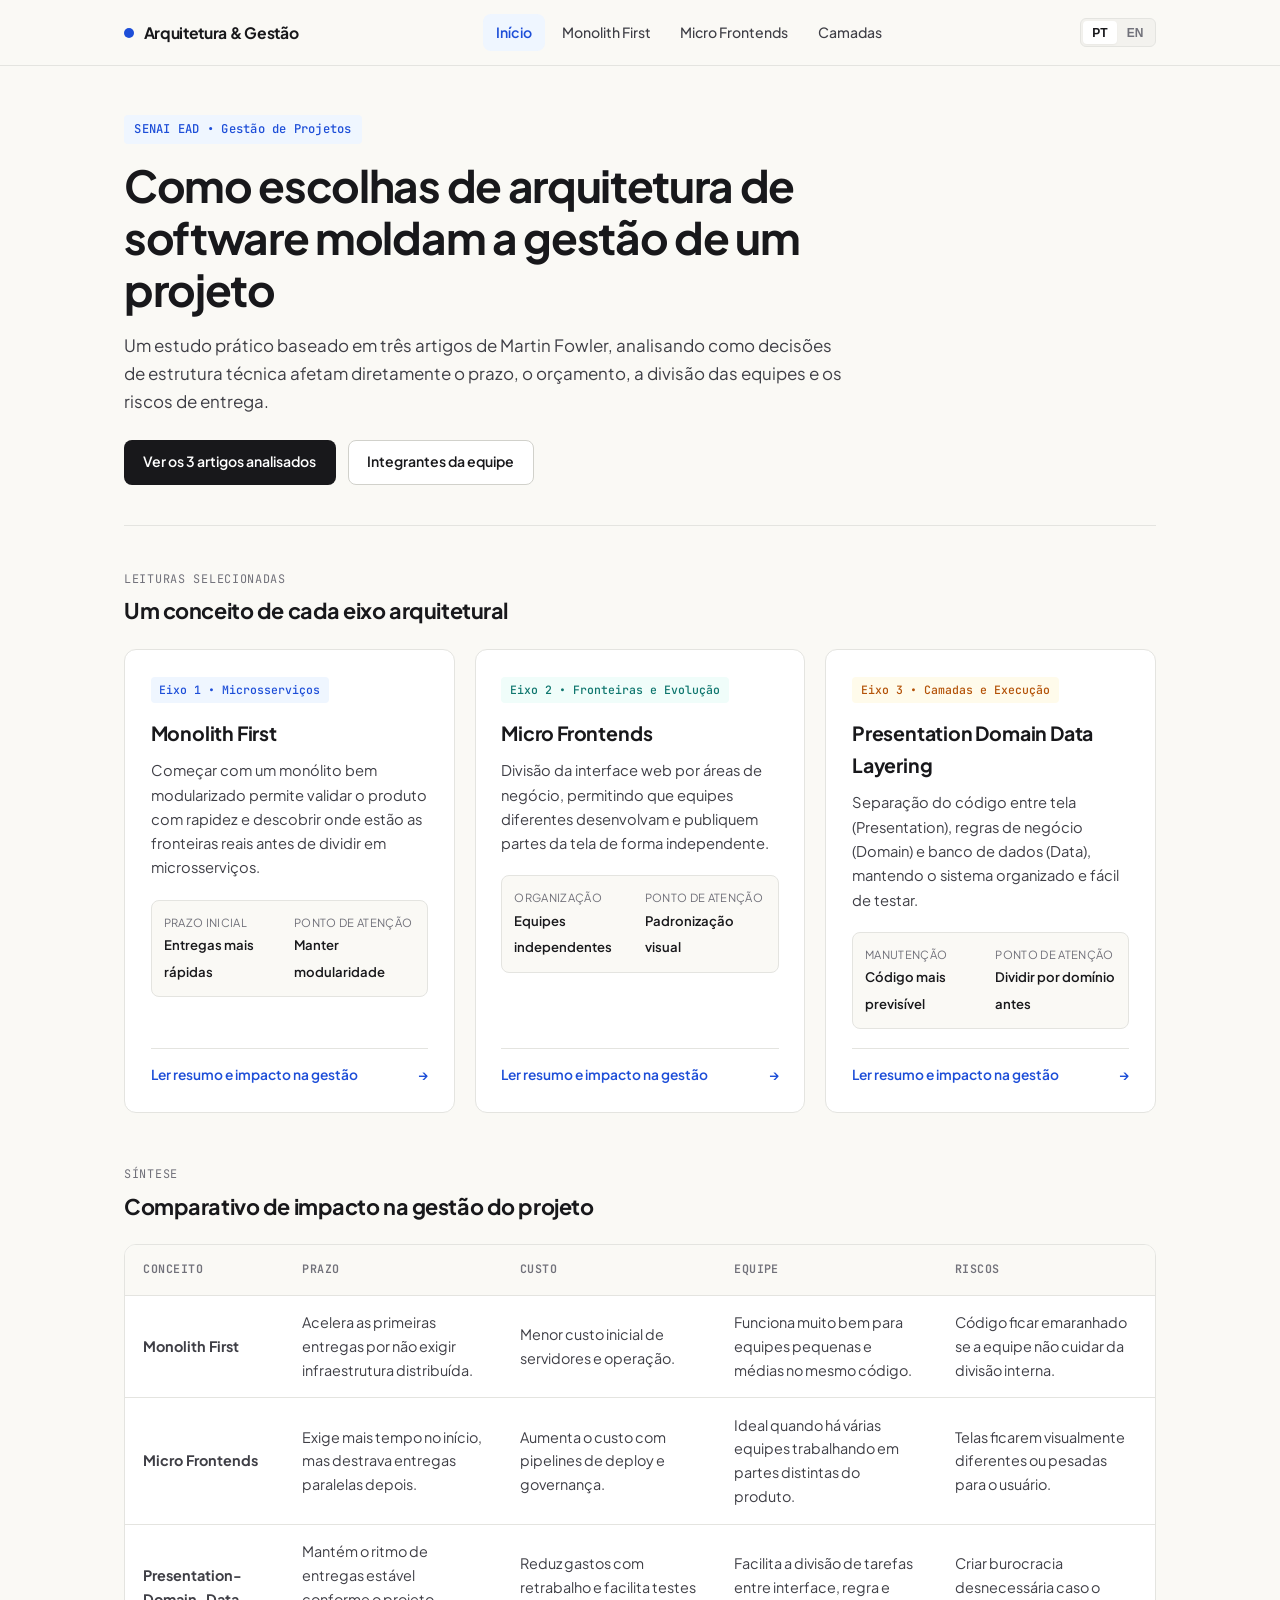
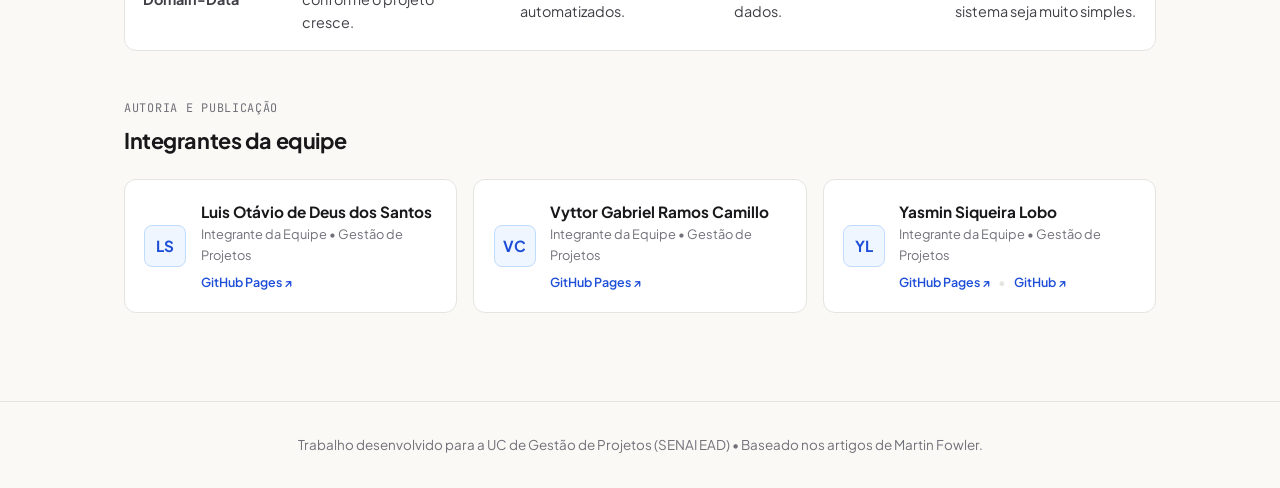
==== commit 5ae367bf: "feat: adiciona os três integrantes da equipe" ====
--- a/index.html
+++ b/index.html
@@ -191,21 +191,29 @@
         <h2 class="section-title" data-pt="Integrantes da equipe" data-en="Team members">Integrantes da equipe</h2>
       </div>
 
-      <div id="team-container" class="team-grid"></div>
-
-      <form id="add-member-form" class="add-member-form">
-        <input id="member-name" type="text" class="input-field"
-               data-pt="Nome do integrante"
-               data-en="Member name"
-               placeholder="Nome do integrante" />
-        <input id="member-github-user" type="text" class="input-field"
-               data-pt="Usuário do GitHub (ex: YasminSLobo)"
-               data-en="GitHub username (e.g. YasminSLobo)"
-               placeholder="Usuário do GitHub (ex: YasminSLobo)" />
-        <button type="submit" class="btn btn-outline"
-                data-pt="Adicionar integrante"
-                data-en="Add member">Adicionar integrante</button>
-      </form>
+      <div id="team-container" class="team-grid">
+        <div class="member-card">
+          <div class="avatar">LS</div>
+          <div class="member-info">
+            <h4>Luis Otávio de Deus dos Santos</h4>
+            <p data-pt="Integrante da Equipe • Gestão de Projetos" data-en="Team Member • Project Management">Integrante da Equipe • Gestão de Projetos</p>
+          </div>
+        </div>
+        <div class="member-card">
+          <div class="avatar">VC</div>
+          <div class="member-info">
+            <h4>Vyttor Gabriel Ramos Camillo</h4>
+            <p data-pt="Integrante da Equipe • Gestão de Projetos" data-en="Team Member • Project Management">Integrante da Equipe • Gestão de Projetos</p>
+          </div>
+        </div>
+        <div class="member-card">
+          <div class="avatar">YL</div>
+          <div class="member-info">
+            <h4>Yasmin Siqueira Lobo</h4>
+            <p data-pt="Integrante da Equipe • Gestão de Projetos" data-en="Team Member • Project Management">Integrante da Equipe • Gestão de Projetos</p>
+          </div>
+        </div>
+      </div>
     </section>
   </main>
 
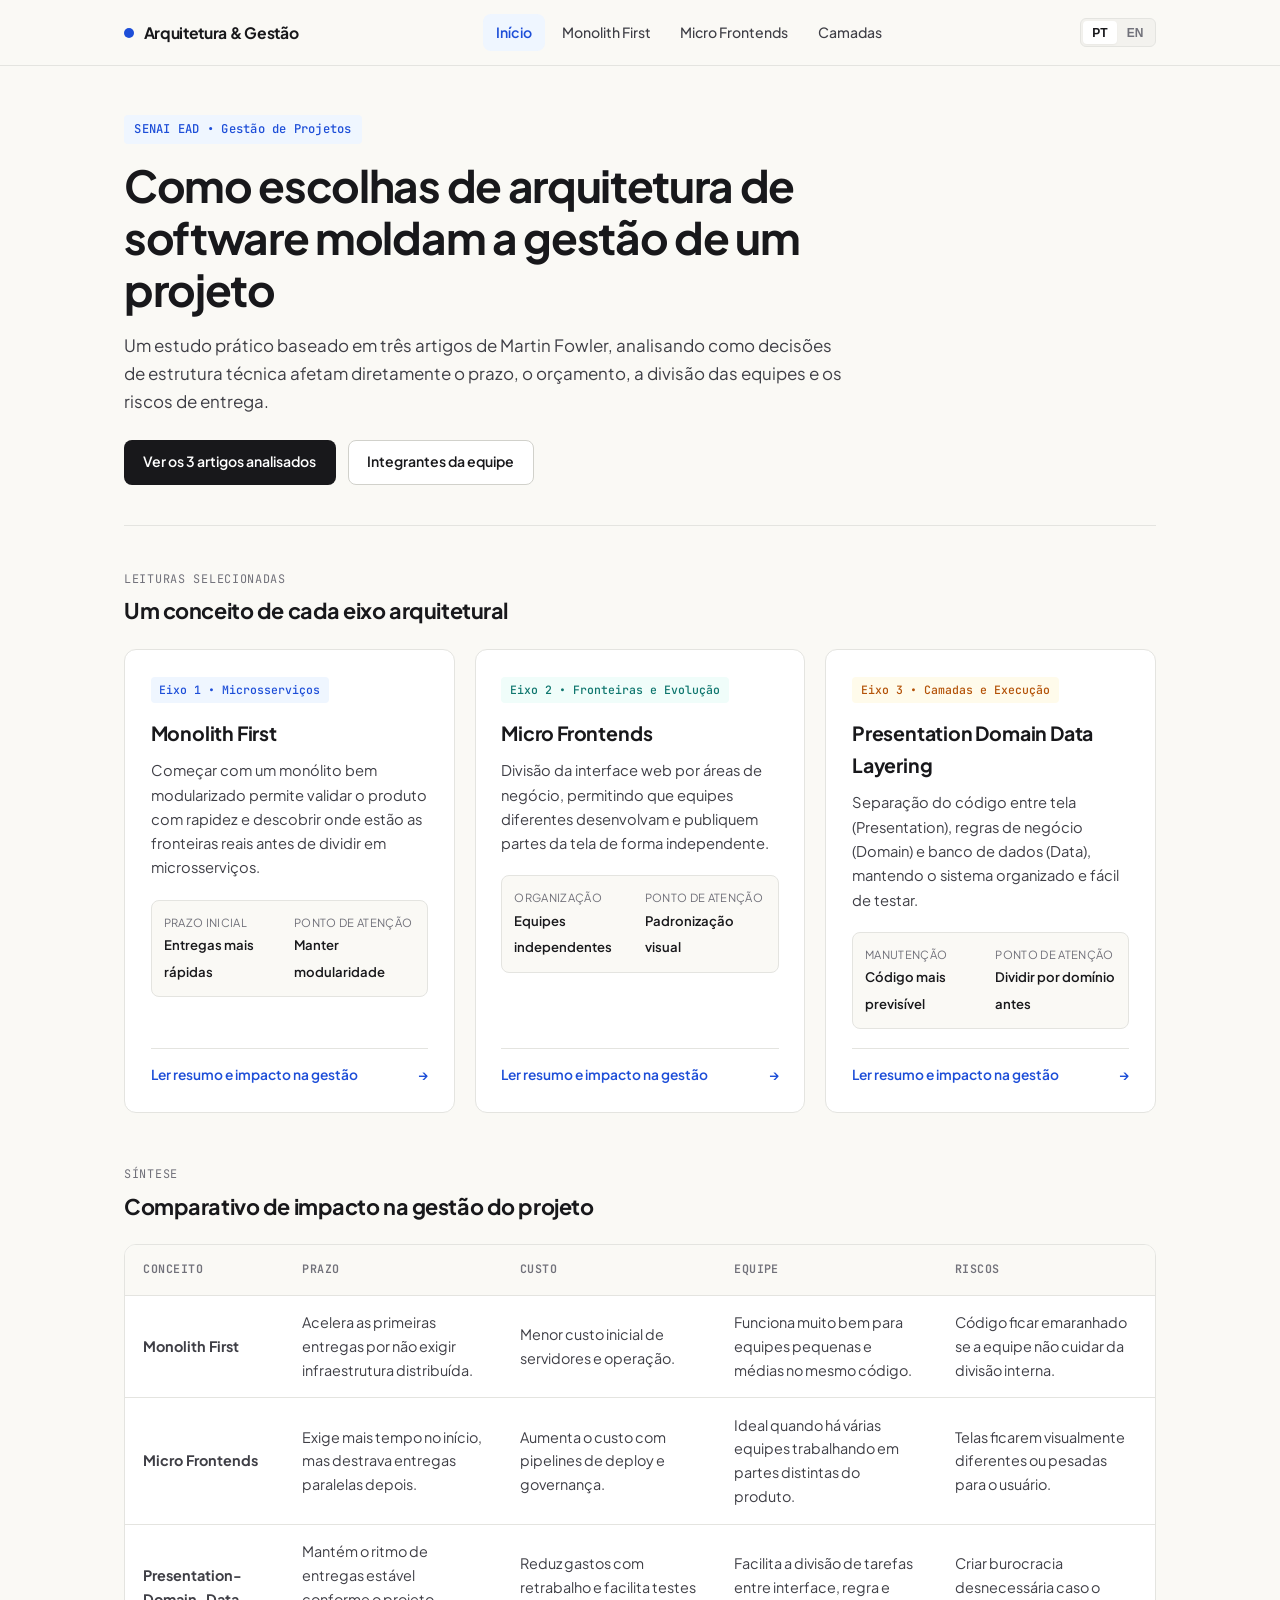
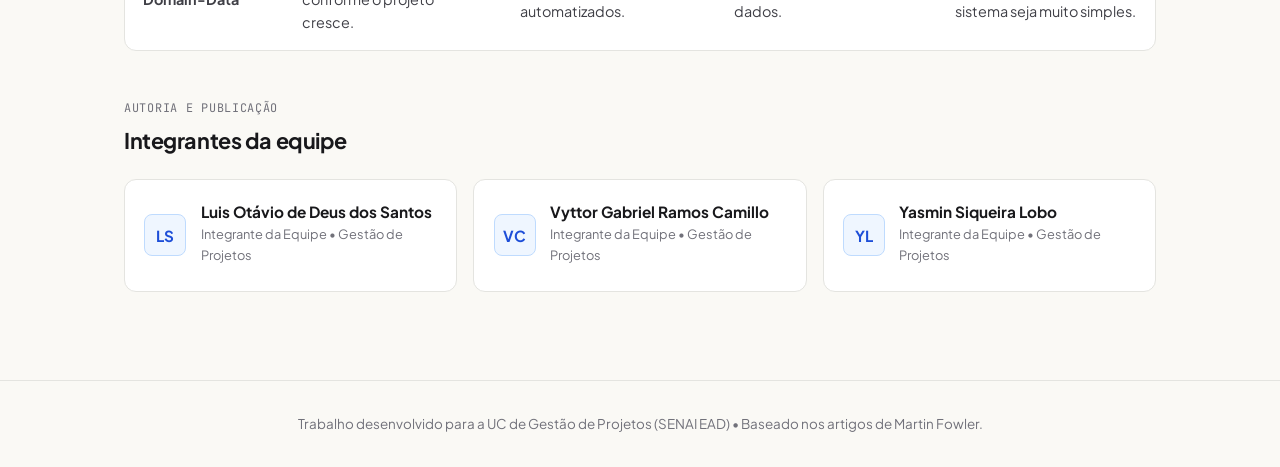
==== commit 9beb7ca3: "fix: limpa cache antigo da equipe e fixa os 3 integrantes no HTML" ====
--- a/index.html
+++ b/index.html
@@ -191,7 +191,7 @@
         <h2 class="section-title" data-pt="Integrantes da equipe" data-en="Team members">Integrantes da equipe</h2>
       </div>
 
-      <div id="team-container" class="team-grid">
+      <div id="equipe-cards" class="team-grid">
         <div class="member-card">
           <div class="avatar">LS</div>
           <div class="member-info">
@@ -224,6 +224,6 @@
     </p>
   </footer>
 
-  <script src="script.js"></script>
+  <script src="script.js?v=3"></script>
 </body>
 </html>
